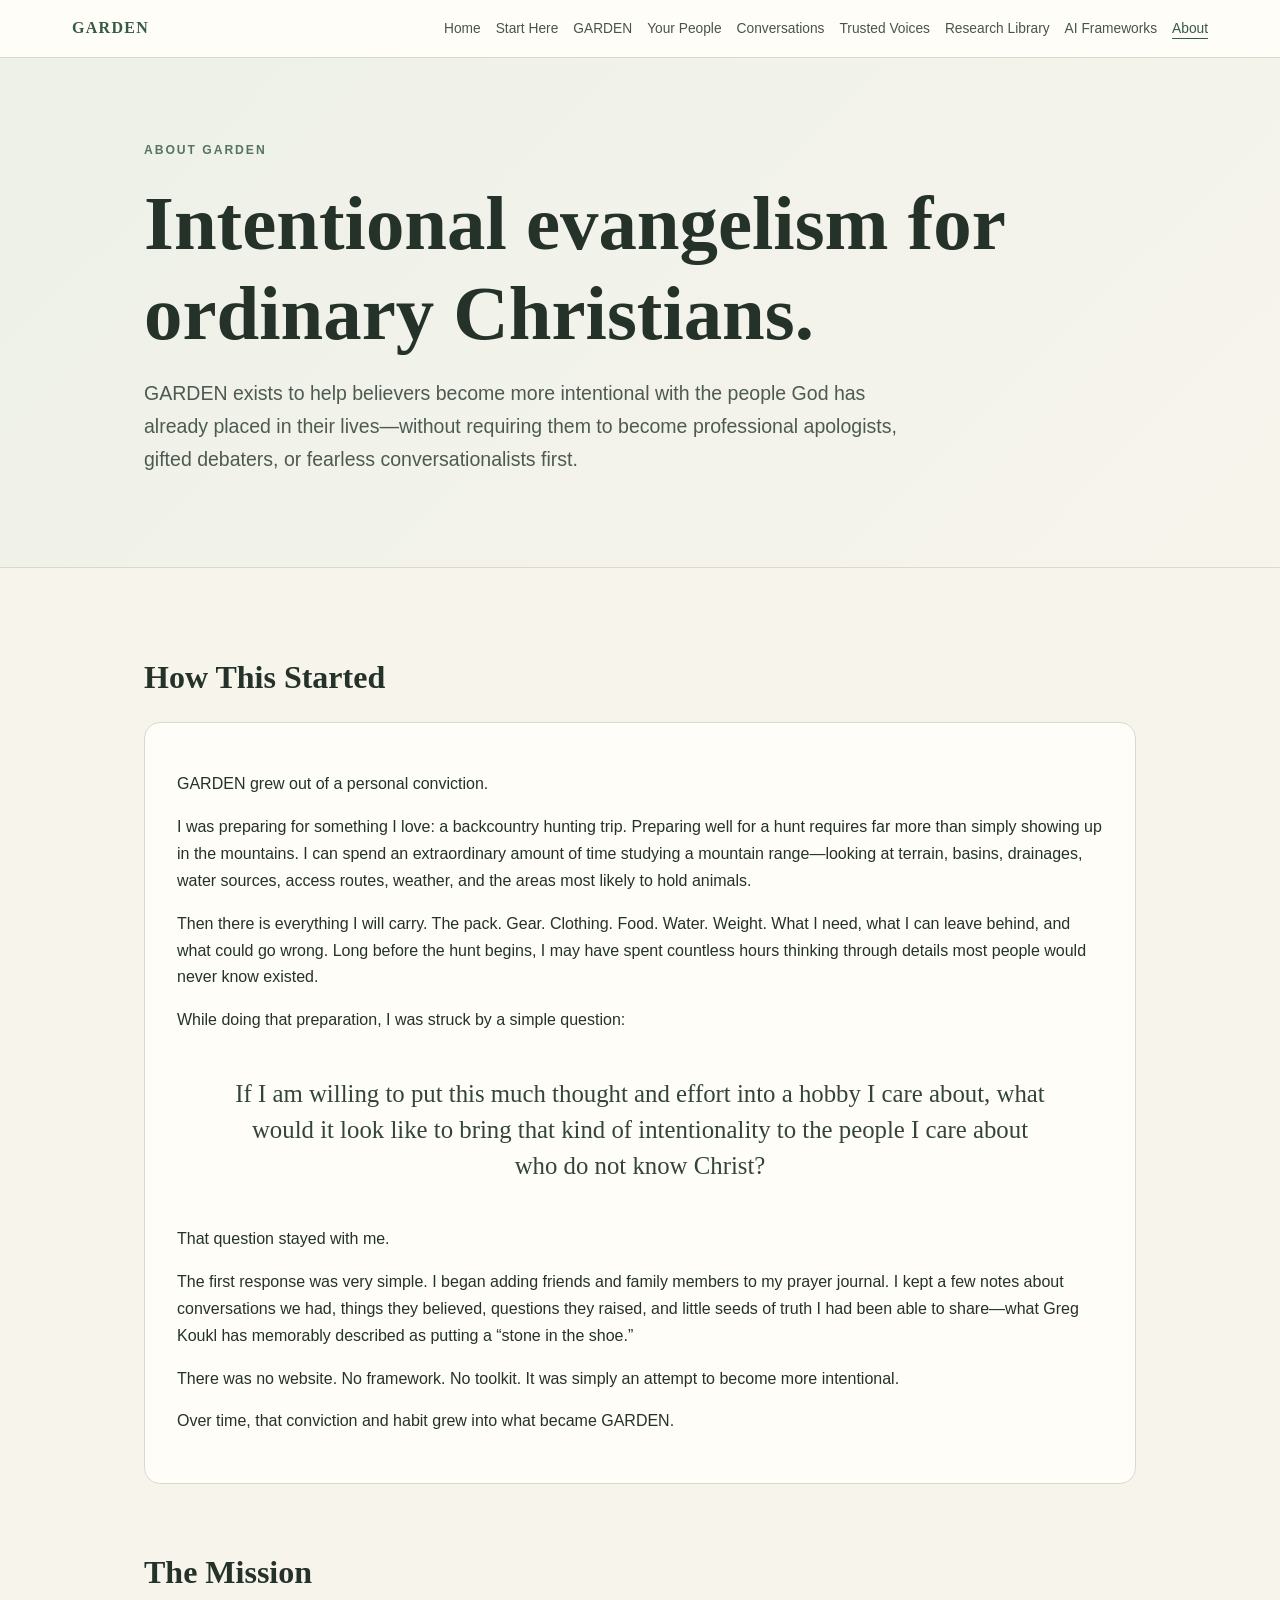
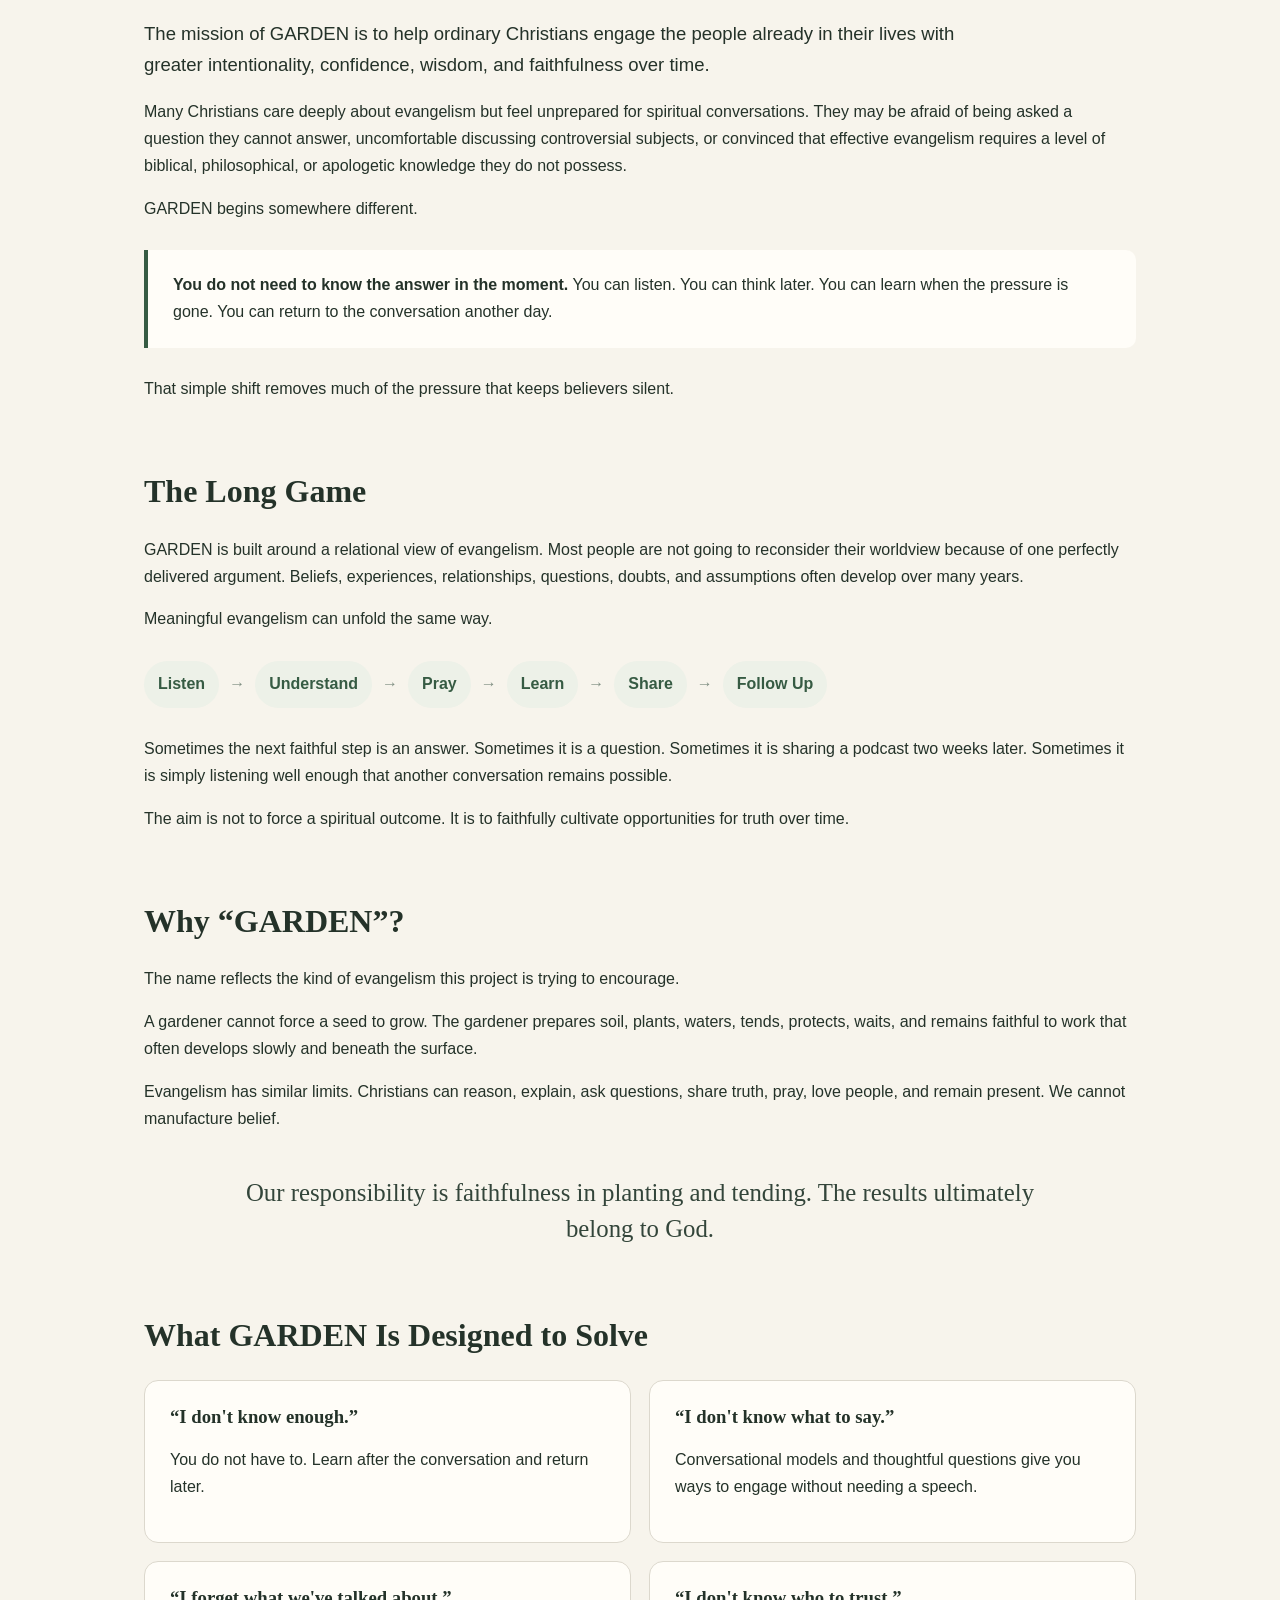
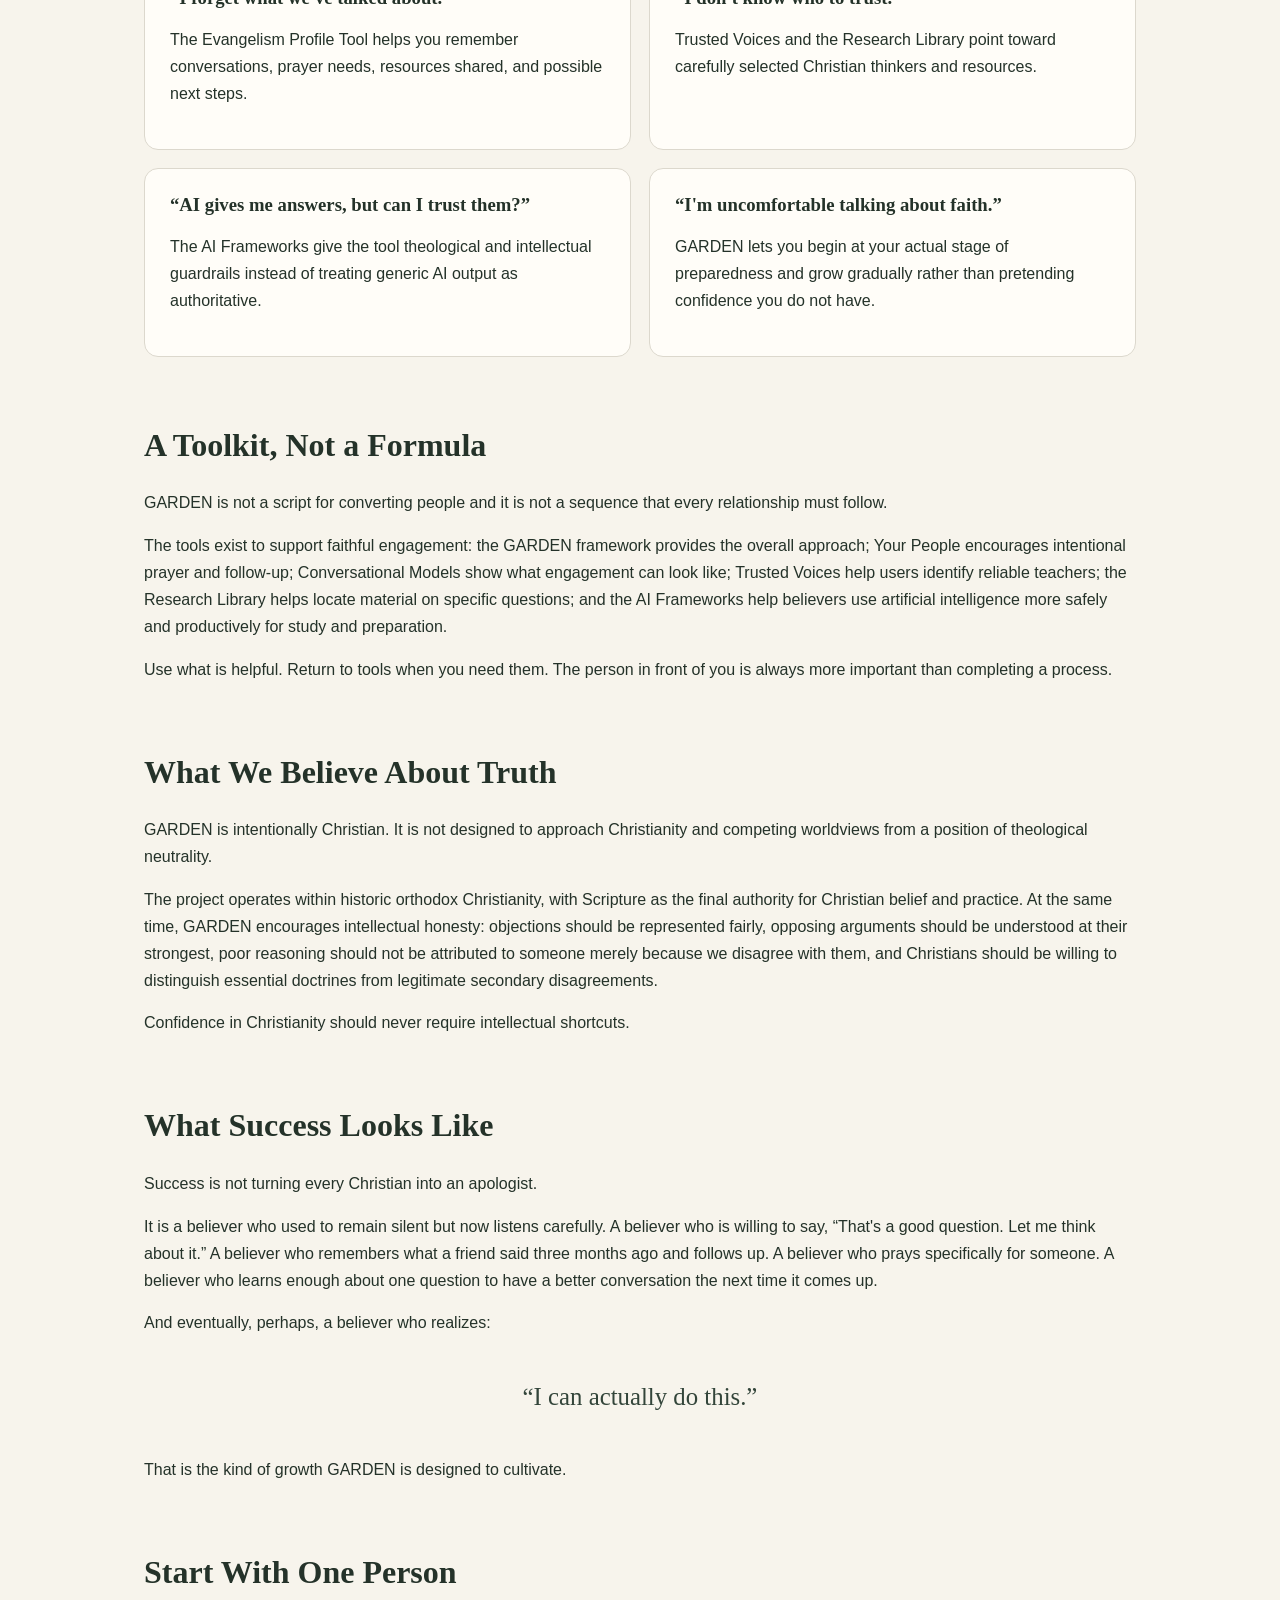
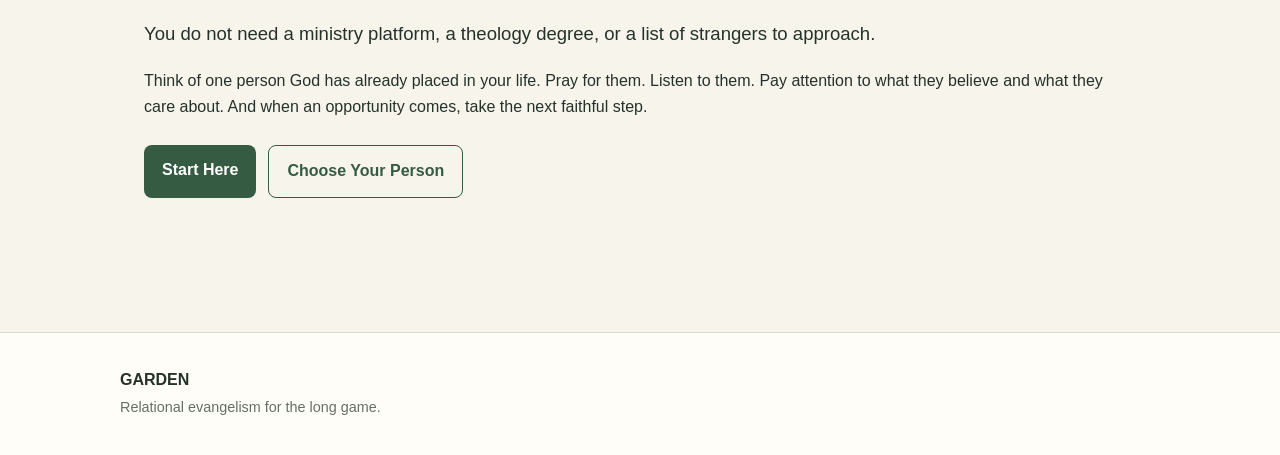
==== about.html @ b844fba0 "Add files via upload" ====
<!DOCTYPE html>
<html lang="en">
<head>
<meta charset="UTF-8"><meta name="viewport" content="width=device-width,initial-scale=1">
<title>About | GARDEN</title>
<style>
:root{--ink:#243229;--muted:#647067;--cream:#f7f4ec;--paper:#fffdf8;--green:#365b43;--green2:#56745f;--line:#dcd8cd;--soft:#edf1e8}
*{box-sizing:border-box}body{margin:0;font-family:Arial,sans-serif;color:var(--ink);background:var(--cream);line-height:1.68}
header{background:#fffdf8f5;border-bottom:1px solid var(--line);position:sticky;top:0;z-index:10}.nav{max-width:1180px;margin:auto;padding:15px 22px;display:flex;gap:24px;align-items:center}
.brand{font-family:Georgia,serif;font-weight:bold;letter-spacing:.08em;color:var(--green);text-decoration:none}nav{margin-left:auto;display:flex;gap:15px;flex-wrap:wrap;justify-content:flex-end}nav a{text-decoration:none;font-size:.86rem;color:#48544c}nav a.active,nav a:hover{color:var(--green);text-decoration:underline;text-underline-offset:5px}
.hero{background:linear-gradient(135deg,#edf1e8,#f7f4ec);border-bottom:1px solid var(--line)}.hero-inner,main,.footer-inner{max-width:1040px;margin:auto}.hero-inner{padding:82px 24px 72px}
.eyebrow{text-transform:uppercase;letter-spacing:.16em;font-size:.76rem;font-weight:bold;color:var(--green2)}h1,h2,h3{font-family:Georgia,serif;line-height:1.16}h1{font-size:clamp(2.7rem,6vw,4.9rem);margin:.25em 0}.hero p{font-size:1.22rem;max-width:790px;color:#4d5a51}
main{padding:64px 24px}section{margin-bottom:70px}h2{font-size:2rem}.lead{font-size:1.16rem;max-width:850px}.callout{border-left:4px solid var(--green);background:var(--paper);padding:22px 25px;margin:28px 0;border-radius:0 10px 10px 0}
.story{background:var(--paper);border:1px solid var(--line);border-radius:16px;padding:32px}.quote{font-family:Georgia,serif;font-size:1.55rem;line-height:1.45;text-align:center;max-width:820px;margin:42px auto;color:#33453a}
.grid{display:grid;grid-template-columns:repeat(2,1fr);gap:18px}.card{background:var(--paper);border:1px solid var(--line);border-radius:14px;padding:25px}.card h3{margin-top:0}
.flow{display:flex;gap:10px;flex-wrap:wrap;align-items:center;margin:28px 0}.pill{padding:10px 14px;background:var(--soft);border-radius:999px;font-weight:bold;color:var(--green)}.arrow{color:#819084}
.actions{display:flex;gap:12px;flex-wrap:wrap;margin-top:24px}.btn{padding:12px 18px;border-radius:8px;text-decoration:none;font-weight:bold;background:var(--green);color:#fff}.btn.secondary{background:transparent;color:var(--green);border:1px solid var(--green)}
footer{border-top:1px solid var(--line);background:var(--paper);padding:34px 24px}.small{font-size:.9rem;color:var(--muted)}
@media(max-width:760px){.nav{flex-direction:column;align-items:flex-start}.nav nav{margin-left:0}.grid{grid-template-columns:1fr}}
</style></head>
<body>
<header><div class="nav"><a class="brand" href="index.html">GARDEN</a><nav><a href="index.html">Home</a><a href="start-here.html">Start Here</a><a href="garden.html">GARDEN</a><a href="people.html">Your People</a><a href="conversations.html">Conversations</a><a href="resources.html">Trusted Voices</a><a href="research.html">Research Library</a><a href="frameworks.html">AI Frameworks</a><a class="active" href="about.html">About</a></nav></div></header>

<div class="hero"><div class="hero-inner">
<div class="eyebrow">About GARDEN</div>
<h1>Intentional evangelism for ordinary Christians.</h1>
<p>GARDEN exists to help believers become more intentional with the people God has already placed in their lives—without requiring them to become professional apologists, gifted debaters, or fearless conversationalists first.</p>
</div></div>

<main>
<section>
<h2>How This Started</h2>
<div class="story">
<p>GARDEN grew out of a personal conviction.</p>
<p>I was preparing for something I love: a backcountry hunting trip. Preparing well for a hunt requires far more than simply showing up in the mountains. I can spend an extraordinary amount of time studying a mountain range—looking at terrain, basins, drainages, water sources, access routes, weather, and the areas most likely to hold animals.</p>
<p>Then there is everything I will carry. The pack. Gear. Clothing. Food. Water. Weight. What I need, what I can leave behind, and what could go wrong. Long before the hunt begins, I may have spent countless hours thinking through details most people would never know existed.</p>
<p>While doing that preparation, I was struck by a simple question:</p>
<div class="quote">If I am willing to put this much thought and effort into a hobby I care about, what would it look like to bring that kind of intentionality to the people I care about who do not know Christ?</div>
<p>That question stayed with me.</p>
<p>The first response was very simple. I began adding friends and family members to my prayer journal. I kept a few notes about conversations we had, things they believed, questions they raised, and little seeds of truth I had been able to share—what Greg Koukl has memorably described as putting a “stone in the shoe.”</p>
<p>There was no website. No framework. No toolkit. It was simply an attempt to become more intentional.</p>
<p>Over time, that conviction and habit grew into what became GARDEN.</p>
</div>
</section>

<section>
<h2>The Mission</h2>
<p class="lead">The mission of GARDEN is to help ordinary Christians engage the people already in their lives with greater intentionality, confidence, wisdom, and faithfulness over time.</p>
<p>Many Christians care deeply about evangelism but feel unprepared for spiritual conversations. They may be afraid of being asked a question they cannot answer, uncomfortable discussing controversial subjects, or convinced that effective evangelism requires a level of biblical, philosophical, or apologetic knowledge they do not possess.</p>
<p>GARDEN begins somewhere different.</p>
<div class="callout"><strong>You do not need to know the answer in the moment.</strong> You can listen. You can think later. You can learn when the pressure is gone. You can return to the conversation another day.</div>
<p>That simple shift removes much of the pressure that keeps believers silent.</p>
</section>

<section>
<h2>The Long Game</h2>
<p>GARDEN is built around a relational view of evangelism. Most people are not going to reconsider their worldview because of one perfectly delivered argument. Beliefs, experiences, relationships, questions, doubts, and assumptions often develop over many years.</p>
<p>Meaningful evangelism can unfold the same way.</p>
<div class="flow">
<span class="pill">Listen</span><span class="arrow">→</span>
<span class="pill">Understand</span><span class="arrow">→</span>
<span class="pill">Pray</span><span class="arrow">→</span>
<span class="pill">Learn</span><span class="arrow">→</span>
<span class="pill">Share</span><span class="arrow">→</span>
<span class="pill">Follow Up</span>
</div>
<p>Sometimes the next faithful step is an answer. Sometimes it is a question. Sometimes it is sharing a podcast two weeks later. Sometimes it is simply listening well enough that another conversation remains possible.</p>
<p>The aim is not to force a spiritual outcome. It is to faithfully cultivate opportunities for truth over time.</p>
</section>

<section>
<h2>Why “GARDEN”?</h2>
<p>The name reflects the kind of evangelism this project is trying to encourage.</p>
<p>A gardener cannot force a seed to grow. The gardener prepares soil, plants, waters, tends, protects, waits, and remains faithful to work that often develops slowly and beneath the surface.</p>
<p>Evangelism has similar limits. Christians can reason, explain, ask questions, share truth, pray, love people, and remain present. We cannot manufacture belief.</p>
<div class="quote">Our responsibility is faithfulness in planting and tending. The results ultimately belong to God.</div>
</section>

<section>
<h2>What GARDEN Is Designed to Solve</h2>
<div class="grid">
<div class="card"><h3>“I don't know enough.”</h3><p>You do not have to. Learn after the conversation and return later.</p></div>
<div class="card"><h3>“I don't know what to say.”</h3><p>Conversational models and thoughtful questions give you ways to engage without needing a speech.</p></div>
<div class="card"><h3>“I forget what we've talked about.”</h3><p>The Evangelism Profile Tool helps you remember conversations, prayer needs, resources shared, and possible next steps.</p></div>
<div class="card"><h3>“I don't know who to trust.”</h3><p>Trusted Voices and the Research Library point toward carefully selected Christian thinkers and resources.</p></div>
<div class="card"><h3>“AI gives me answers, but can I trust them?”</h3><p>The AI Frameworks give the tool theological and intellectual guardrails instead of treating generic AI output as authoritative.</p></div>
<div class="card"><h3>“I'm uncomfortable talking about faith.”</h3><p>GARDEN lets you begin at your actual stage of preparedness and grow gradually rather than pretending confidence you do not have.</p></div>
</div>
</section>

<section>
<h2>A Toolkit, Not a Formula</h2>
<p>GARDEN is not a script for converting people and it is not a sequence that every relationship must follow.</p>
<p>The tools exist to support faithful engagement: the GARDEN framework provides the overall approach; Your People encourages intentional prayer and follow-up; Conversational Models show what engagement can look like; Trusted Voices help users identify reliable teachers; the Research Library helps locate material on specific questions; and the AI Frameworks help believers use artificial intelligence more safely and productively for study and preparation.</p>
<p>Use what is helpful. Return to tools when you need them. The person in front of you is always more important than completing a process.</p>
</section>

<section>
<h2>What We Believe About Truth</h2>
<p>GARDEN is intentionally Christian. It is not designed to approach Christianity and competing worldviews from a position of theological neutrality.</p>
<p>The project operates within historic orthodox Christianity, with Scripture as the final authority for Christian belief and practice. At the same time, GARDEN encourages intellectual honesty: objections should be represented fairly, opposing arguments should be understood at their strongest, poor reasoning should not be attributed to someone merely because we disagree with them, and Christians should be willing to distinguish essential doctrines from legitimate secondary disagreements.</p>
<p>Confidence in Christianity should never require intellectual shortcuts.</p>
</section>

<section>
<h2>What Success Looks Like</h2>
<p>Success is not turning every Christian into an apologist.</p>
<p>It is a believer who used to remain silent but now listens carefully. A believer who is willing to say, “That's a good question. Let me think about it.” A believer who remembers what a friend said three months ago and follows up. A believer who prays specifically for someone. A believer who learns enough about one question to have a better conversation the next time it comes up.</p>
<p>And eventually, perhaps, a believer who realizes:</p>
<div class="quote">“I can actually do this.”</div>
<p>That is the kind of growth GARDEN is designed to cultivate.</p>
</section>

<section>
<h2>Start With One Person</h2>
<p class="lead">You do not need a ministry platform, a theology degree, or a list of strangers to approach.</p>
<p>Think of one person God has already placed in your life. Pray for them. Listen to them. Pay attention to what they believe and what they care about. And when an opportunity comes, take the next faithful step.</p>
<div class="actions"><a class="btn" href="start-here.html">Start Here</a><a class="btn secondary" href="people.html">Choose Your Person</a></div>
</section>
</main>

<footer><div class="footer-inner"><strong>GARDEN</strong><br><span class="small">Relational evangelism for the long game.</span></div></footer>
</body></html>
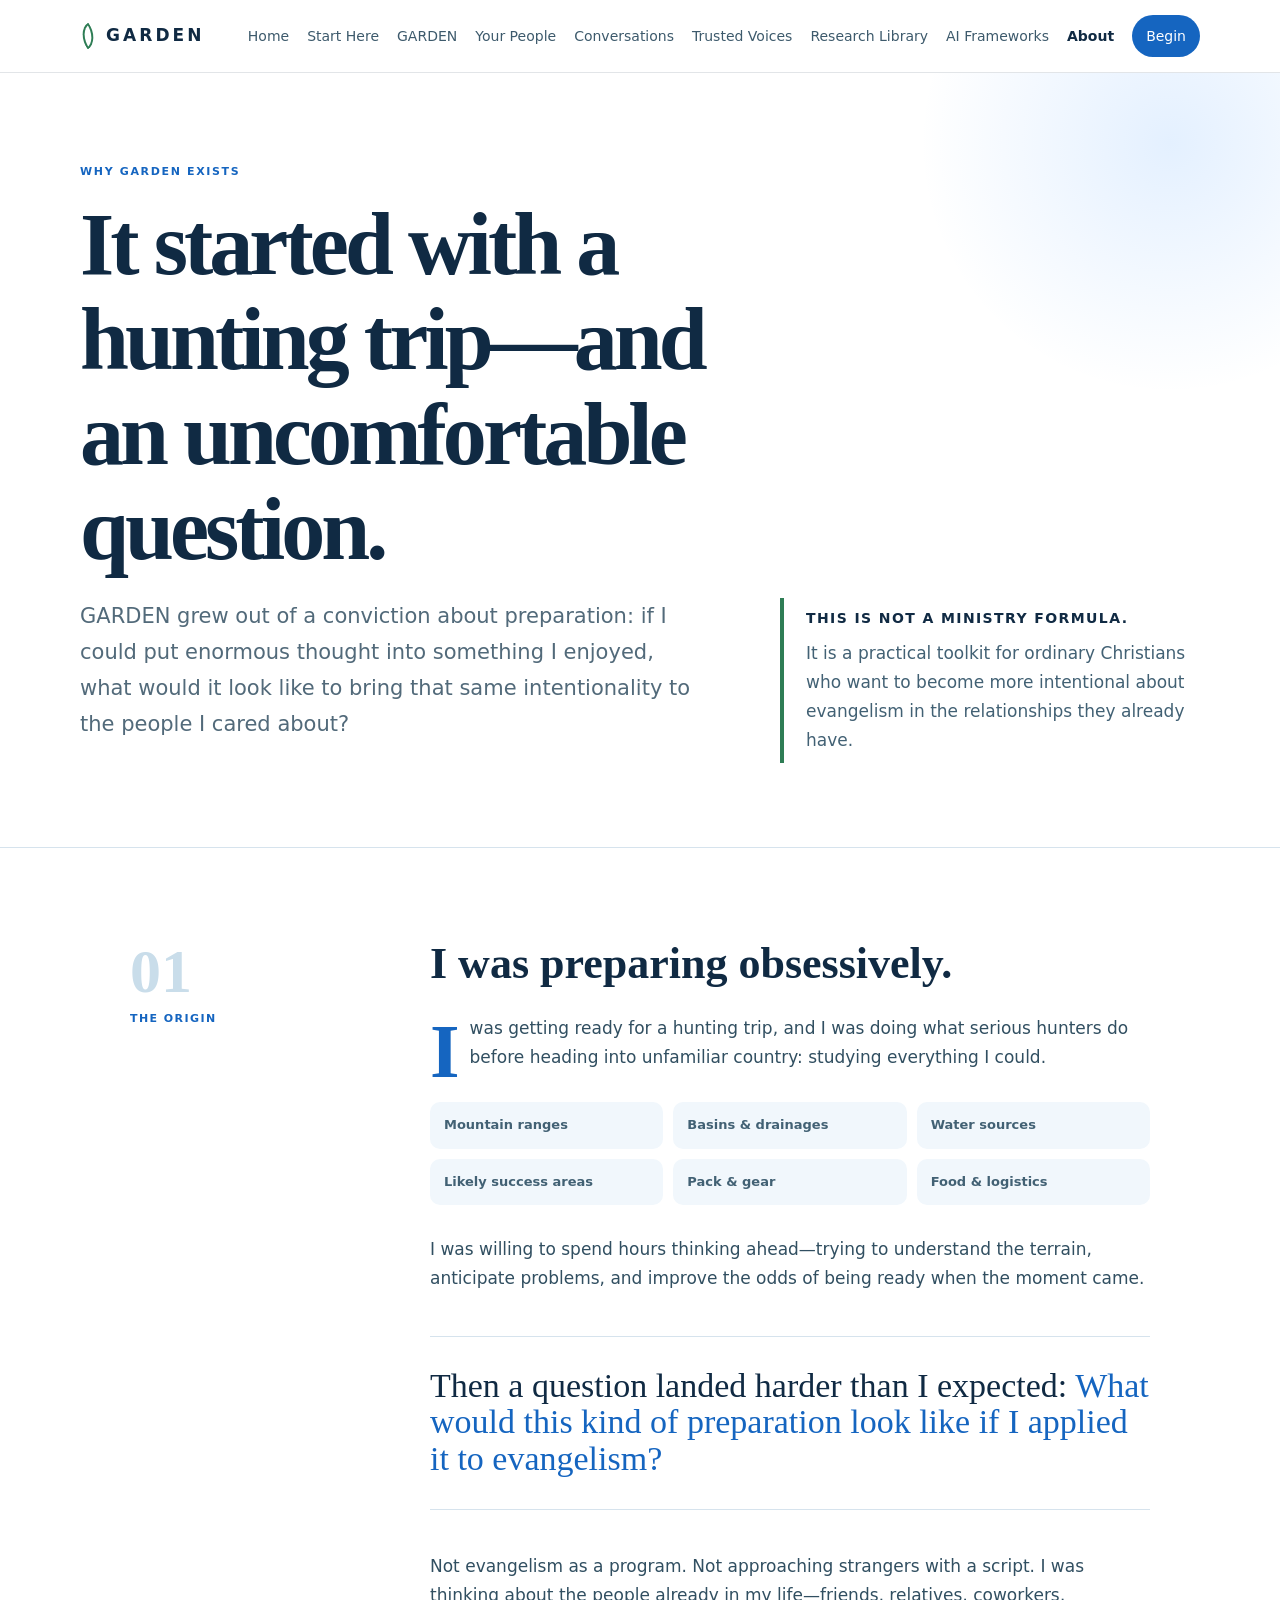
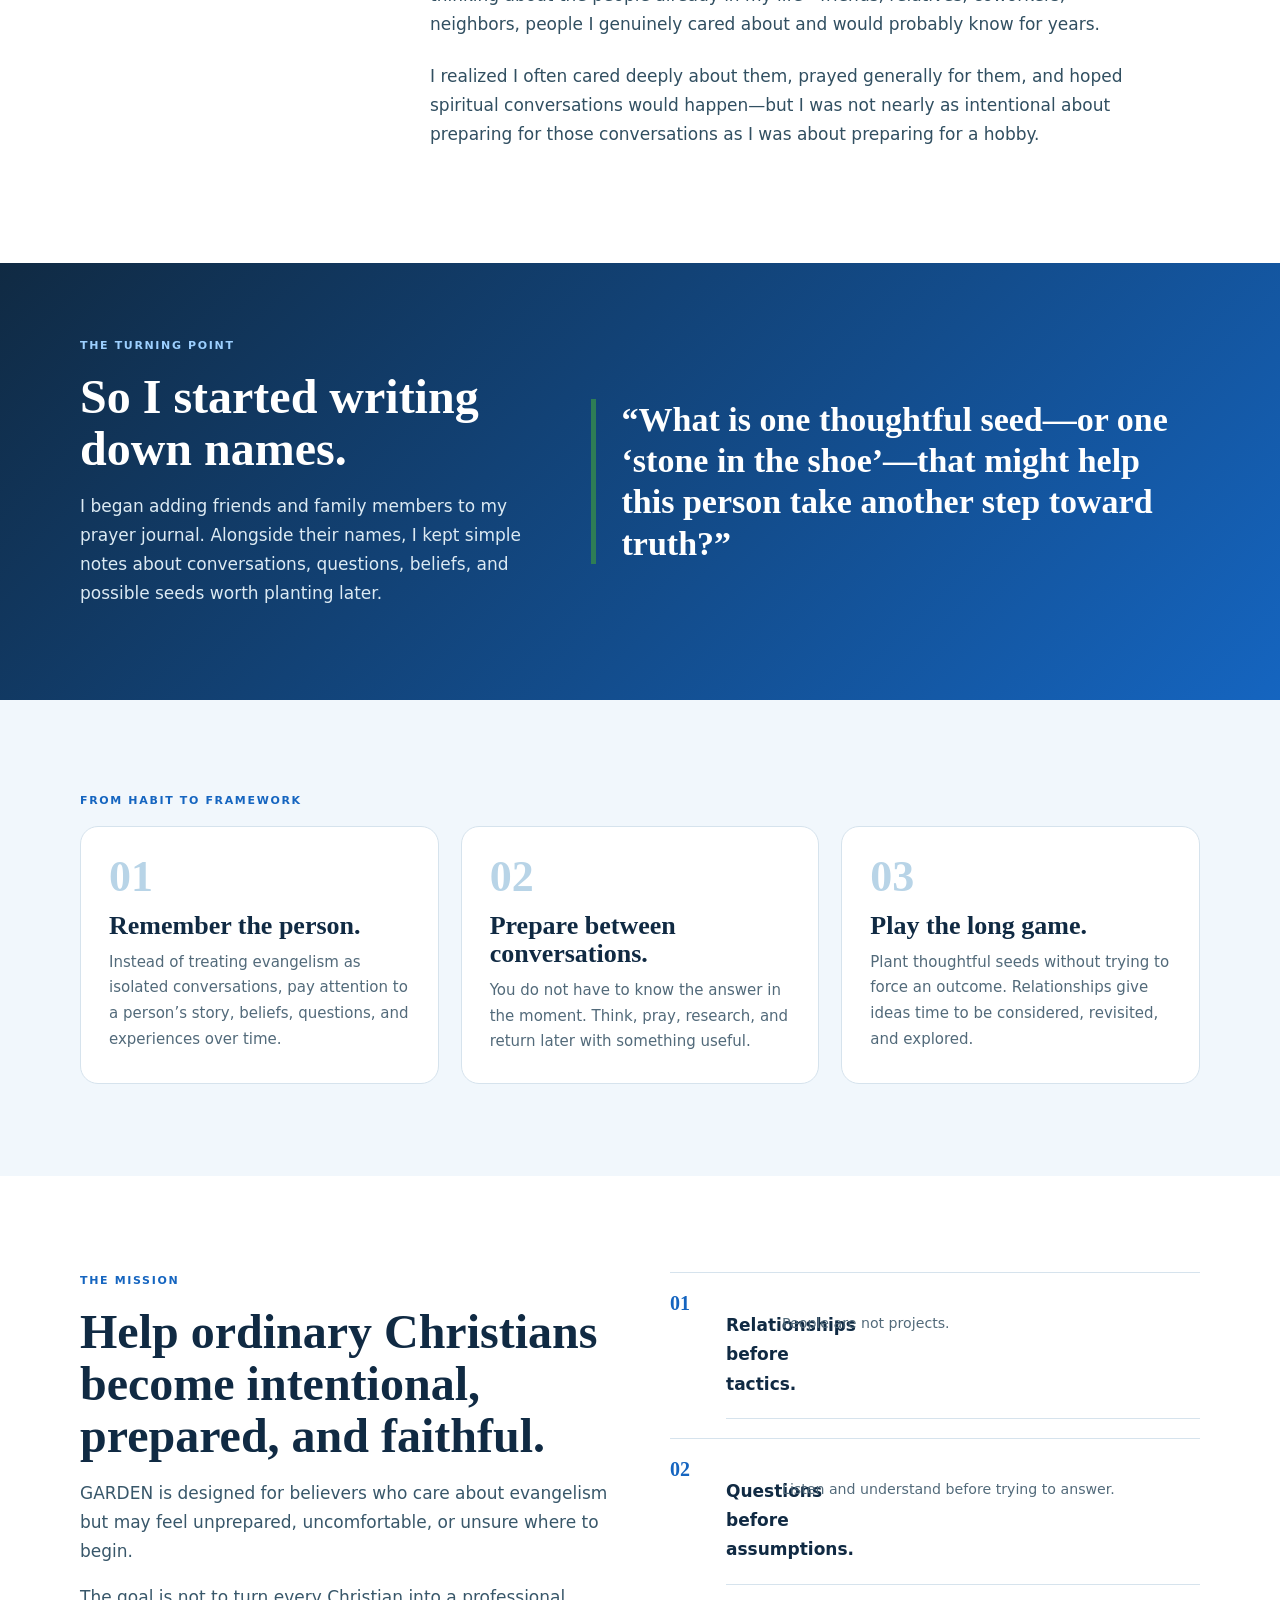
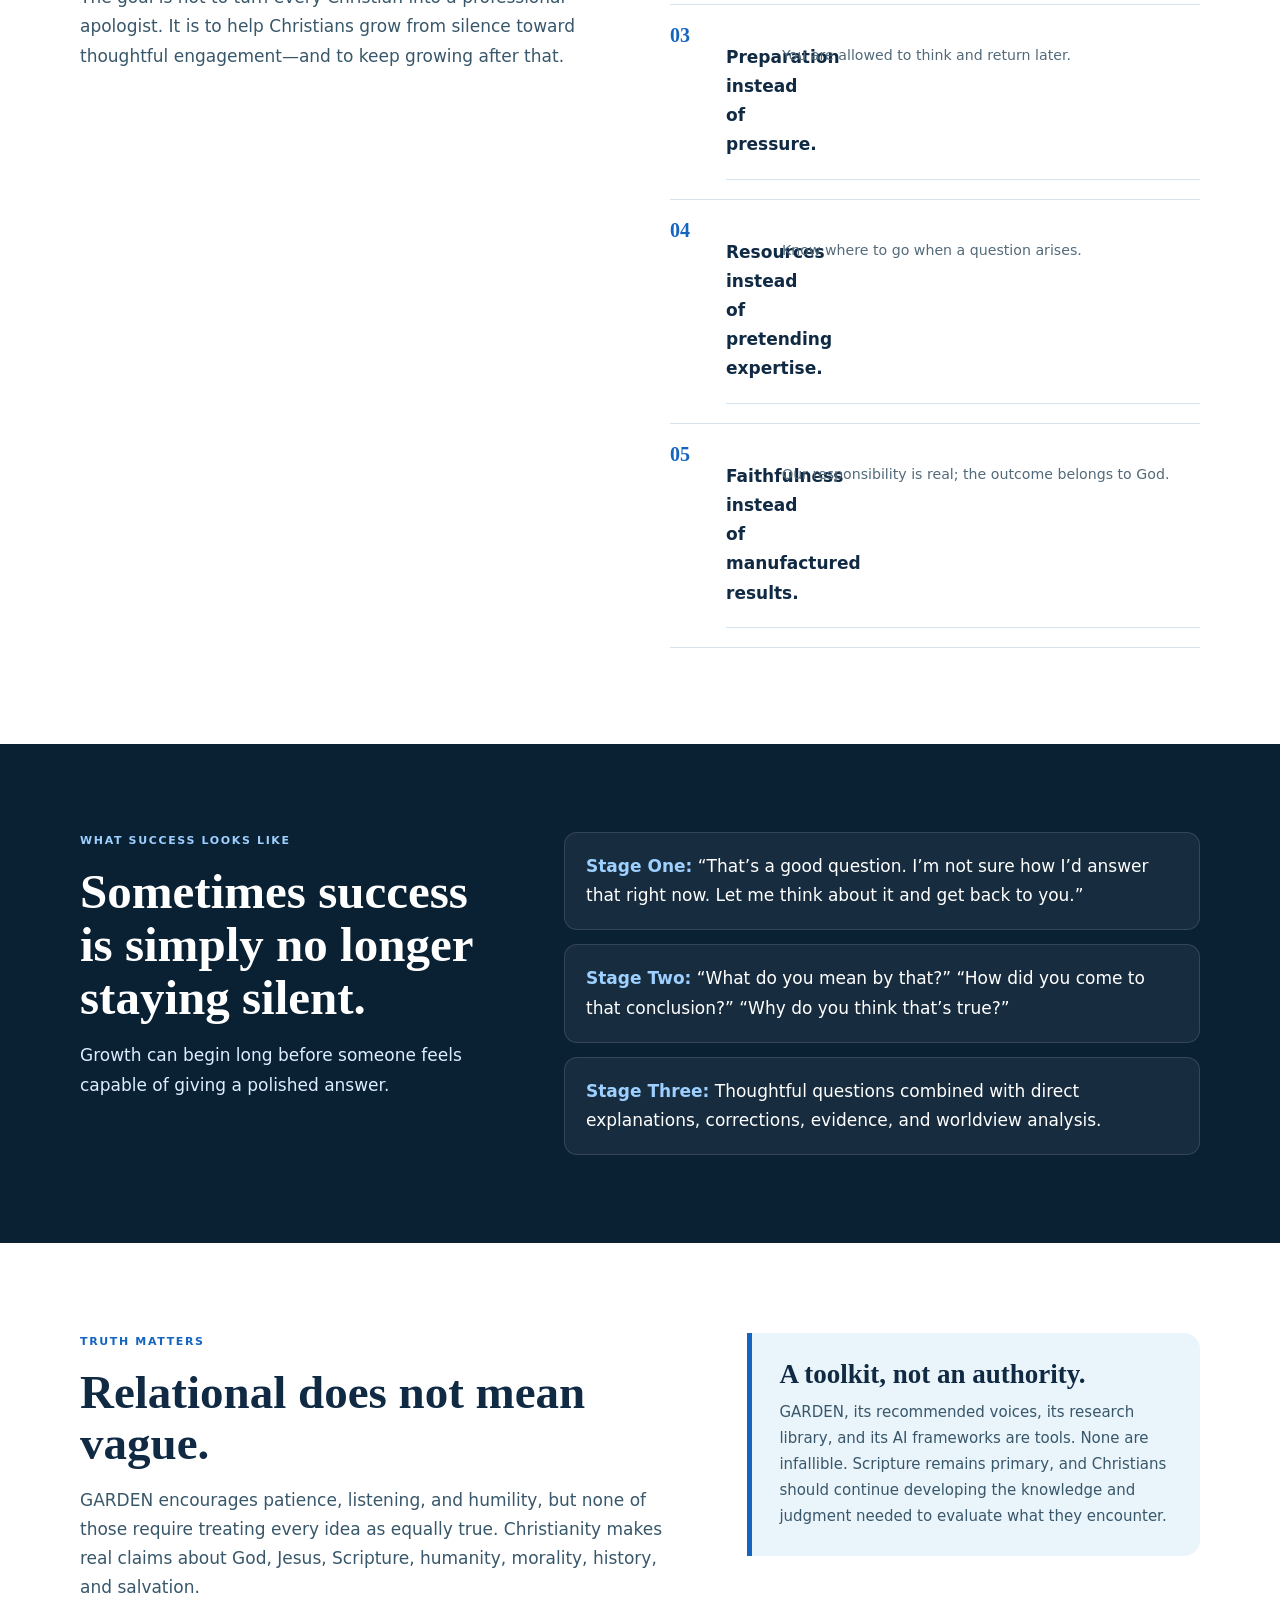
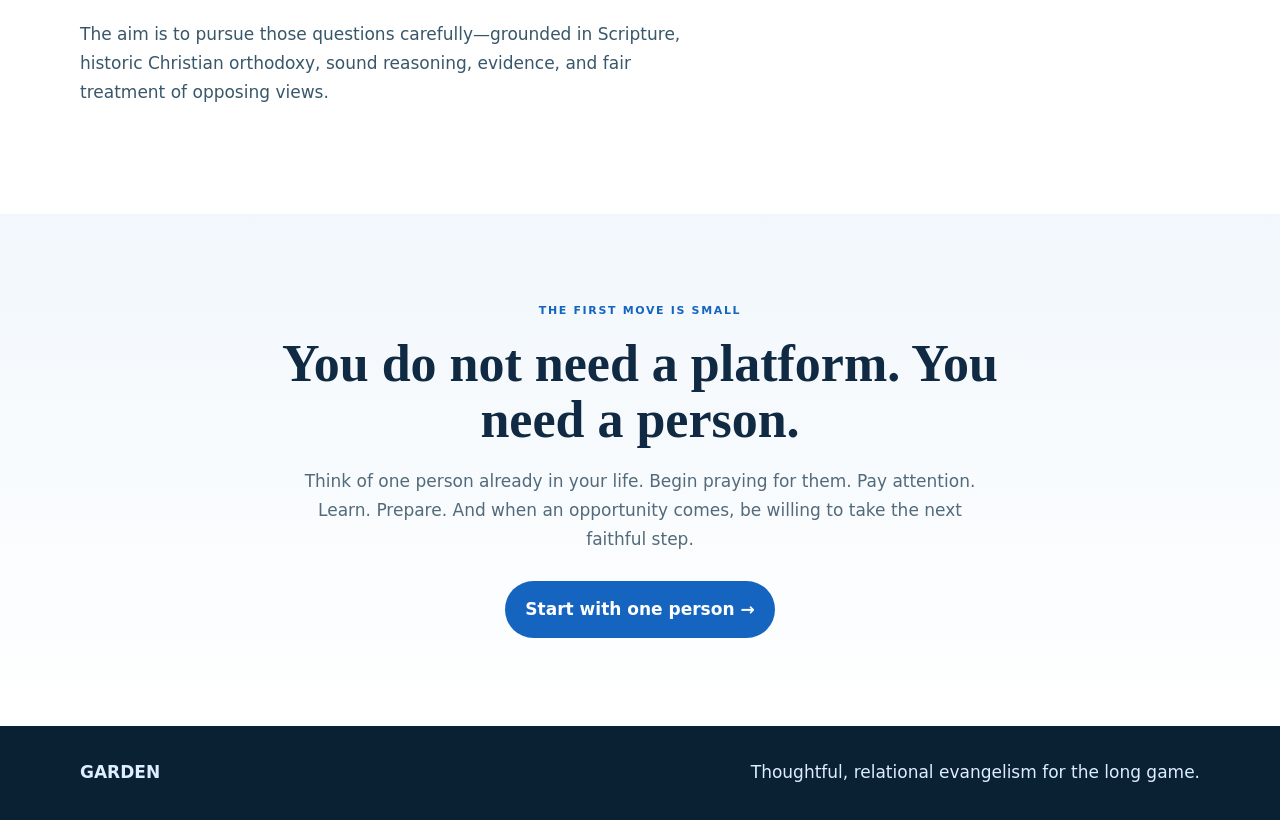
==== commit 9c1ef2ea: "Deploy GARDEN website redesign" ====
--- a/about.html
+++ b/about.html
@@ -1,123 +1,84 @@
-<!DOCTYPE html>
+<!doctype html>
 <html lang="en">
 <head>
-<meta charset="UTF-8"><meta name="viewport" content="width=device-width,initial-scale=1">
-<title>About | GARDEN</title>
+<meta charset="utf-8"><meta name="viewport" content="width=device-width,initial-scale=1">
+<meta name="description" content="The story and purpose behind GARDEN: a practical approach to thoughtful, relational Christian evangelism.">
+<title>About — GARDEN</title>
 <style>
-:root{--ink:#243229;--muted:#647067;--cream:#f7f4ec;--paper:#fffdf8;--green:#365b43;--green2:#56745f;--line:#dcd8cd;--soft:#edf1e8}
-*{box-sizing:border-box}body{margin:0;font-family:Arial,sans-serif;color:var(--ink);background:var(--cream);line-height:1.68}
-header{background:#fffdf8f5;border-bottom:1px solid var(--line);position:sticky;top:0;z-index:10}.nav{max-width:1180px;margin:auto;padding:15px 22px;display:flex;gap:24px;align-items:center}
-.brand{font-family:Georgia,serif;font-weight:bold;letter-spacing:.08em;color:var(--green);text-decoration:none}nav{margin-left:auto;display:flex;gap:15px;flex-wrap:wrap;justify-content:flex-end}nav a{text-decoration:none;font-size:.86rem;color:#48544c}nav a.active,nav a:hover{color:var(--green);text-decoration:underline;text-underline-offset:5px}
-.hero{background:linear-gradient(135deg,#edf1e8,#f7f4ec);border-bottom:1px solid var(--line)}.hero-inner,main,.footer-inner{max-width:1040px;margin:auto}.hero-inner{padding:82px 24px 72px}
-.eyebrow{text-transform:uppercase;letter-spacing:.16em;font-size:.76rem;font-weight:bold;color:var(--green2)}h1,h2,h3{font-family:Georgia,serif;line-height:1.16}h1{font-size:clamp(2.7rem,6vw,4.9rem);margin:.25em 0}.hero p{font-size:1.22rem;max-width:790px;color:#4d5a51}
-main{padding:64px 24px}section{margin-bottom:70px}h2{font-size:2rem}.lead{font-size:1.16rem;max-width:850px}.callout{border-left:4px solid var(--green);background:var(--paper);padding:22px 25px;margin:28px 0;border-radius:0 10px 10px 0}
-.story{background:var(--paper);border:1px solid var(--line);border-radius:16px;padding:32px}.quote{font-family:Georgia,serif;font-size:1.55rem;line-height:1.45;text-align:center;max-width:820px;margin:42px auto;color:#33453a}
-.grid{display:grid;grid-template-columns:repeat(2,1fr);gap:18px}.card{background:var(--paper);border:1px solid var(--line);border-radius:14px;padding:25px}.card h3{margin-top:0}
-.flow{display:flex;gap:10px;flex-wrap:wrap;align-items:center;margin:28px 0}.pill{padding:10px 14px;background:var(--soft);border-radius:999px;font-weight:bold;color:var(--green)}.arrow{color:#819084}
-.actions{display:flex;gap:12px;flex-wrap:wrap;margin-top:24px}.btn{padding:12px 18px;border-radius:8px;text-decoration:none;font-weight:bold;background:var(--green);color:#fff}.btn.secondary{background:transparent;color:var(--green);border:1px solid var(--green)}
-footer{border-top:1px solid var(--line);background:var(--paper);padding:34px 24px}.small{font-size:.9rem;color:var(--muted)}
-@media(max-width:760px){.nav{flex-direction:column;align-items:flex-start}.nav nav{margin-left:0}.grid{grid-template-columns:1fr}}
-</style></head>
+:root{--navy:#102A43;--navy2:#173F60;--blue:#1565C0;--bright:#2D8CFF;--green:#2E7D55;--ice:#F1F7FC;--ink:#102A43;--muted:#526A7A;--line:#D6E3ED}
+*{box-sizing:border-box}html{scroll-behavior:smooth}body{margin:0;background:#fff;color:var(--ink);font:17px/1.72 system-ui,-apple-system,BlinkMacSystemFont,"Segoe UI",sans-serif}
+h1,h2,h3,.pullquote{font-family:Georgia,"Times New Roman",serif;line-height:1.08;margin:0}a{color:inherit}.container{width:min(1120px,calc(100% - 40px));margin:auto}
+.site-header{position:sticky;top:0;z-index:30;background:rgba(255,255,255,.97);backdrop-filter:blur(10px);border-bottom:1px solid rgba(16,42,67,.12)}
+.nav{height:72px;display:flex;align-items:center;justify-content:space-between;gap:24px}.brand{text-decoration:none;font-weight:800;letter-spacing:.18em;display:flex;align-items:center;gap:10px}.brand-mark{width:16px;height:22px;border:2px solid var(--green);border-radius:100% 0 100% 0;transform:rotate(-35deg)}
+.nav-links{display:flex;align-items:center;gap:18px;font-size:14px}.nav-links a{text-decoration:none;color:#3D5A6C}.nav-links a[aria-current]{font-weight:850;color:var(--navy)}.nav-cta{padding:9px 14px;border-radius:999px;background:var(--blue);color:#fff!important}
+.eyebrow{text-transform:uppercase;letter-spacing:.15em;font-size:11px;font-weight:900;color:var(--blue);margin-bottom:15px}
+.hero{padding:90px 0 84px;border-bottom:1px solid var(--line);position:relative;overflow:hidden}
+.hero:after{content:"";position:absolute;right:-150px;top:-190px;width:520px;height:520px;border-radius:50%;background:radial-gradient(circle,rgba(45,140,255,.13),rgba(45,140,255,0) 68%)}
+.hero-grid{display:grid;grid-template-columns:1.2fr .8fr;gap:70px;align-items:end;position:relative;z-index:2}.hero h1{font-size:clamp(54px,7vw,88px);letter-spacing:-.045em;max-width:760px}.hero .lede{font-size:21px;color:var(--muted);max-width:760px}
+.margin-note{border-left:4px solid var(--green);padding:8px 0 8px 22px;color:#426174}.margin-note strong{display:block;color:var(--navy);font-size:14px;text-transform:uppercase;letter-spacing:.1em;margin-bottom:8px}
+.story{padding:92px 0}.story-grid{display:grid;grid-template-columns:230px minmax(0,720px);gap:70px;justify-content:center}
+.chapter{position:sticky;top:110px;align-self:start}.chapter span{display:block;font:700 62px/1 Georgia,serif;color:#C9DDEA}.chapter strong{display:block;margin-top:8px;text-transform:uppercase;letter-spacing:.13em;font-size:11px;color:var(--blue)}
+.prose h2{font-size:44px;margin-bottom:26px}.prose p{margin:0 0 22px;color:#314F61}.prose p:first-of-type:first-letter{float:left;font:700 76px/58px Georgia,serif;color:var(--blue);padding-right:10px;padding-top:8px}
+.pullquote{font-size:34px;color:var(--navy);border-top:1px solid var(--line);border-bottom:1px solid var(--line);padding:31px 0;margin:42px 0}.pullquote em{color:var(--blue);font-style:normal}
+.hunt-list{display:grid;grid-template-columns:repeat(3,1fr);gap:10px;margin:30px 0}.hunt-list div{background:var(--ice);border-radius:10px;padding:12px 14px;font-size:13px;font-weight:800;color:#426174}
+.turn{background:linear-gradient(135deg,#102A43,#1565C0);color:#fff;padding:74px 0}.turn-grid{display:grid;grid-template-columns:.85fr 1.15fr;gap:60px;align-items:center}.turn h2{font-size:48px}.turn p{color:#DCEAF3}.question{font:700 34px/1.22 Georgia,serif;border-left:5px solid var(--green);padding-left:26px}
+.origins{padding:92px 0;background:var(--ice)}.origin-grid{display:grid;grid-template-columns:repeat(3,1fr);gap:22px}.origin{background:#fff;border:1px solid var(--line);padding:28px;border-radius:18px}.origin .n{font:700 44px/1 Georgia,serif;color:#B8D4E7}.origin h3{font-size:26px;margin:13px 0 10px}.origin p{font-size:15px;color:var(--muted);margin:0}
+.mission{padding:96px 0}.mission-grid{display:grid;grid-template-columns:1fr 1fr;gap:60px}.mission h2{font-size:48px}.mission-copy p{color:#38576A}.manifesto{display:grid;gap:0;border-top:1px solid var(--line)}.manifesto div{padding:19px 0;border-bottom:1px solid var(--line);display:grid;grid-template-columns:42px 1fr;gap:14px}.manifesto span{font:700 20px Georgia,serif;color:var(--blue)}.manifesto strong{display:block}.manifesto small{color:var(--muted)}
+.long-game{padding:88px 0;background:#0A2033;color:#fff}.long-grid{display:grid;grid-template-columns:.8fr 1.2fr;gap:60px}.long-game h2{font-size:49px}.long-game p{color:#DDEEFF}.success{display:grid;gap:14px}.success div{padding:19px 21px;border:1px solid rgba(255,255,255,.13);background:rgba(255,255,255,.055);border-radius:13px}.success strong{color:#9DD0FF}
+.truth{padding:90px 0}.truth-grid{display:grid;grid-template-columns:1.15fr .85fr;gap:55px;align-items:start}.truth h2{font-size:47px}.truth p{color:#38576A}.guardrail{background:#EAF4FB;border-left:5px solid var(--blue);padding:27px;border-radius:0 16px 16px 0}.guardrail h3{font-size:27px;margin-bottom:11px}.guardrail p{font-size:15px;margin:0}
+.final{padding:88px 0;text-align:center;background:linear-gradient(180deg,#F1F7FC,#fff)}.final h2{font-size:52px;max-width:760px;margin:auto}.final p{max-width:680px;margin:18px auto 27px;color:var(--muted)}.btn{display:inline-block;background:var(--blue);color:#fff;text-decoration:none;padding:14px 20px;border-radius:999px;font-weight:850}
+.footer{padding:32px 0;background:#0A2033;color:#DDEEFF}.footer .container{display:flex;justify-content:space-between;gap:20px}
+@media(max-width:900px){.nav-links a:not([aria-current]):not(.nav-cta){display:none}.hero-grid,.story-grid,.turn-grid,.mission-grid,.long-grid,.truth-grid{grid-template-columns:1fr}.chapter{position:static}.origin-grid{grid-template-columns:1fr}.hunt-list{grid-template-columns:1fr 1fr}}
+</style>
+</head>
 <body>
-<header><div class="nav"><a class="brand" href="index.html">GARDEN</a><nav><a href="index.html">Home</a><a href="start-here.html">Start Here</a><a href="garden.html">GARDEN</a><a href="people.html">Your People</a><a href="conversations.html">Conversations</a><a href="resources.html">Trusted Voices</a><a href="research.html">Research Library</a><a href="frameworks.html">AI Frameworks</a><a class="active" href="about.html">About</a></nav></div></header>
-
-<div class="hero"><div class="hero-inner">
-<div class="eyebrow">About GARDEN</div>
-<h1>Intentional evangelism for ordinary Christians.</h1>
-<p>GARDEN exists to help believers become more intentional with the people God has already placed in their lives—without requiring them to become professional apologists, gifted debaters, or fearless conversationalists first.</p>
-</div></div>
+<header class="site-header"><div class="container nav"><a class="brand" href="index.html"><span class="brand-mark"></span>GARDEN</a><nav class="nav-links"><a href="index.html">Home</a><a href="start-here.html">Start Here</a><a href="garden.html">GARDEN</a><a href="people.html">Your People</a><a href="conversations.html">Conversations</a><a href="resources.html">Trusted Voices</a><a href="research.html">Research Library</a><a href="frameworks.html">AI Frameworks</a><a aria-current="page" href="about.html">About</a><a class="nav-cta" href="start-here.html">Begin</a></nav></div></header>
 
 <main>
-<section>
-<h2>How This Started</h2>
-<div class="story">
-<p>GARDEN grew out of a personal conviction.</p>
-<p>I was preparing for something I love: a backcountry hunting trip. Preparing well for a hunt requires far more than simply showing up in the mountains. I can spend an extraordinary amount of time studying a mountain range—looking at terrain, basins, drainages, water sources, access routes, weather, and the areas most likely to hold animals.</p>
-<p>Then there is everything I will carry. The pack. Gear. Clothing. Food. Water. Weight. What I need, what I can leave behind, and what could go wrong. Long before the hunt begins, I may have spent countless hours thinking through details most people would never know existed.</p>
-<p>While doing that preparation, I was struck by a simple question:</p>
-<div class="quote">If I am willing to put this much thought and effort into a hobby I care about, what would it look like to bring that kind of intentionality to the people I care about who do not know Christ?</div>
-<p>That question stayed with me.</p>
-<p>The first response was very simple. I began adding friends and family members to my prayer journal. I kept a few notes about conversations we had, things they believed, questions they raised, and little seeds of truth I had been able to share—what Greg Koukl has memorably described as putting a “stone in the shoe.”</p>
-<p>There was no website. No framework. No toolkit. It was simply an attempt to become more intentional.</p>
-<p>Over time, that conviction and habit grew into what became GARDEN.</p>
-</div>
-</section>
+<section class="hero"><div class="container hero-grid">
+<div><div class="eyebrow">Why GARDEN exists</div><h1>It started with a hunting trip—and an uncomfortable question.</h1><p class="lede">GARDEN grew out of a conviction about preparation: if I could put enormous thought into something I enjoyed, what would it look like to bring that same intentionality to the people I cared about?</p></div>
+<div class="margin-note"><strong>This is not a ministry formula.</strong>It is a practical toolkit for ordinary Christians who want to become more intentional about evangelism in the relationships they already have.</div>
+</div></section>
 
-<section>
-<h2>The Mission</h2>
-<p class="lead">The mission of GARDEN is to help ordinary Christians engage the people already in their lives with greater intentionality, confidence, wisdom, and faithfulness over time.</p>
-<p>Many Christians care deeply about evangelism but feel unprepared for spiritual conversations. They may be afraid of being asked a question they cannot answer, uncomfortable discussing controversial subjects, or convinced that effective evangelism requires a level of biblical, philosophical, or apologetic knowledge they do not possess.</p>
-<p>GARDEN begins somewhere different.</p>
-<div class="callout"><strong>You do not need to know the answer in the moment.</strong> You can listen. You can think later. You can learn when the pressure is gone. You can return to the conversation another day.</div>
-<p>That simple shift removes much of the pressure that keeps believers silent.</p>
-</section>
+<section class="story"><div class="container story-grid">
+<aside class="chapter"><span>01</span><strong>The origin</strong></aside>
+<article class="prose"><h2>I was preparing obsessively.</h2>
+<p>I was getting ready for a hunting trip, and I was doing what serious hunters do before heading into unfamiliar country: studying everything I could.</p>
+<div class="hunt-list"><div>Mountain ranges</div><div>Basins & drainages</div><div>Water sources</div><div>Likely success areas</div><div>Pack & gear</div><div>Food & logistics</div></div>
+<p>I was willing to spend hours thinking ahead—trying to understand the terrain, anticipate problems, and improve the odds of being ready when the moment came.</p>
+<div class="pullquote">Then a question landed harder than I expected: <em>What would this kind of preparation look like if I applied it to evangelism?</em></div>
+<p>Not evangelism as a program. Not approaching strangers with a script. I was thinking about the people already in my life—friends, relatives, coworkers, neighbors, people I genuinely cared about and would probably know for years.</p>
+<p>I realized I often cared deeply about them, prayed generally for them, and hoped spiritual conversations would happen—but I was not nearly as intentional about preparing for those conversations as I was about preparing for a hobby.</p>
+</article></div></section>
 
-<section>
-<h2>The Long Game</h2>
-<p>GARDEN is built around a relational view of evangelism. Most people are not going to reconsider their worldview because of one perfectly delivered argument. Beliefs, experiences, relationships, questions, doubts, and assumptions often develop over many years.</p>
-<p>Meaningful evangelism can unfold the same way.</p>
-<div class="flow">
-<span class="pill">Listen</span><span class="arrow">→</span>
-<span class="pill">Understand</span><span class="arrow">→</span>
-<span class="pill">Pray</span><span class="arrow">→</span>
-<span class="pill">Learn</span><span class="arrow">→</span>
-<span class="pill">Share</span><span class="arrow">→</span>
-<span class="pill">Follow Up</span>
-</div>
-<p>Sometimes the next faithful step is an answer. Sometimes it is a question. Sometimes it is sharing a podcast two weeks later. Sometimes it is simply listening well enough that another conversation remains possible.</p>
-<p>The aim is not to force a spiritual outcome. It is to faithfully cultivate opportunities for truth over time.</p>
-</section>
+<section class="turn"><div class="container turn-grid"><div><div class="eyebrow" style="color:#9DD0FF">The turning point</div><h2>So I started writing down names.</h2><p>I began adding friends and family members to my prayer journal. Alongside their names, I kept simple notes about conversations, questions, beliefs, and possible seeds worth planting later.</p></div><div class="question">“What is one thoughtful seed—or one ‘stone in the shoe’—that might help this person take another step toward truth?”</div></div></section>
 
-<section>
-<h2>Why “GARDEN”?</h2>
-<p>The name reflects the kind of evangelism this project is trying to encourage.</p>
-<p>A gardener cannot force a seed to grow. The gardener prepares soil, plants, waters, tends, protects, waits, and remains faithful to work that often develops slowly and beneath the surface.</p>
-<p>Evangelism has similar limits. Christians can reason, explain, ask questions, share truth, pray, love people, and remain present. We cannot manufacture belief.</p>
-<div class="quote">Our responsibility is faithfulness in planting and tending. The results ultimately belong to God.</div>
-</section>
+<section class="origins"><div class="container"><div class="eyebrow">From habit to framework</div><div class="origin-grid">
+<div class="origin"><div class="n">01</div><h3>Remember the person.</h3><p>Instead of treating evangelism as isolated conversations, pay attention to a person’s story, beliefs, questions, and experiences over time.</p></div>
+<div class="origin"><div class="n">02</div><h3>Prepare between conversations.</h3><p>You do not have to know the answer in the moment. Think, pray, research, and return later with something useful.</p></div>
+<div class="origin"><div class="n">03</div><h3>Play the long game.</h3><p>Plant thoughtful seeds without trying to force an outcome. Relationships give ideas time to be considered, revisited, and explored.</p></div>
+</div></div></section>
 
-<section>
-<h2>What GARDEN Is Designed to Solve</h2>
-<div class="grid">
-<div class="card"><h3>“I don't know enough.”</h3><p>You do not have to. Learn after the conversation and return later.</p></div>
-<div class="card"><h3>“I don't know what to say.”</h3><p>Conversational models and thoughtful questions give you ways to engage without needing a speech.</p></div>
-<div class="card"><h3>“I forget what we've talked about.”</h3><p>The Evangelism Profile Tool helps you remember conversations, prayer needs, resources shared, and possible next steps.</p></div>
-<div class="card"><h3>“I don't know who to trust.”</h3><p>Trusted Voices and the Research Library point toward carefully selected Christian thinkers and resources.</p></div>
-<div class="card"><h3>“AI gives me answers, but can I trust them?”</h3><p>The AI Frameworks give the tool theological and intellectual guardrails instead of treating generic AI output as authoritative.</p></div>
-<div class="card"><h3>“I'm uncomfortable talking about faith.”</h3><p>GARDEN lets you begin at your actual stage of preparedness and grow gradually rather than pretending confidence you do not have.</p></div>
-</div>
-</section>
+<section class="mission"><div class="container mission-grid"><div><div class="eyebrow">The mission</div><h2>Help ordinary Christians become intentional, prepared, and faithful.</h2><div class="mission-copy"><p>GARDEN is designed for believers who care about evangelism but may feel unprepared, uncomfortable, or unsure where to begin.</p><p>The goal is not to turn every Christian into a professional apologist. It is to help Christians grow from silence toward thoughtful engagement—and to keep growing after that.</p></div></div>
+<div class="manifesto">
+<div><span>01</span><div><strong>Relationships before tactics.</strong><small>People are not projects.</small></div></div>
+<div><span>02</span><div><strong>Questions before assumptions.</strong><small>Listen and understand before trying to answer.</small></div></div>
+<div><span>03</span><div><strong>Preparation instead of pressure.</strong><small>You are allowed to think and return later.</small></div></div>
+<div><span>04</span><div><strong>Resources instead of pretending expertise.</strong><small>Know where to go when a question arises.</small></div></div>
+<div><span>05</span><div><strong>Faithfulness instead of manufactured results.</strong><small>Our responsibility is real; the outcome belongs to God.</small></div></div>
+</div></div></section>
 
-<section>
-<h2>A Toolkit, Not a Formula</h2>
-<p>GARDEN is not a script for converting people and it is not a sequence that every relationship must follow.</p>
-<p>The tools exist to support faithful engagement: the GARDEN framework provides the overall approach; Your People encourages intentional prayer and follow-up; Conversational Models show what engagement can look like; Trusted Voices help users identify reliable teachers; the Research Library helps locate material on specific questions; and the AI Frameworks help believers use artificial intelligence more safely and productively for study and preparation.</p>
-<p>Use what is helpful. Return to tools when you need them. The person in front of you is always more important than completing a process.</p>
-</section>
+<section class="long-game"><div class="container long-grid"><div><div class="eyebrow" style="color:#9DD0FF">What success looks like</div><h2>Sometimes success is simply no longer staying silent.</h2><p>Growth can begin long before someone feels capable of giving a polished answer.</p></div>
+<div class="success">
+<div><strong>Stage One:</strong> “That’s a good question. I’m not sure how I’d answer that right now. Let me think about it and get back to you.”</div>
+<div><strong>Stage Two:</strong> “What do you mean by that?” “How did you come to that conclusion?” “Why do you think that’s true?”</div>
+<div><strong>Stage Three:</strong> Thoughtful questions combined with direct explanations, corrections, evidence, and worldview analysis.</div>
+</div></div></section>
 
-<section>
-<h2>What We Believe About Truth</h2>
-<p>GARDEN is intentionally Christian. It is not designed to approach Christianity and competing worldviews from a position of theological neutrality.</p>
-<p>The project operates within historic orthodox Christianity, with Scripture as the final authority for Christian belief and practice. At the same time, GARDEN encourages intellectual honesty: objections should be represented fairly, opposing arguments should be understood at their strongest, poor reasoning should not be attributed to someone merely because we disagree with them, and Christians should be willing to distinguish essential doctrines from legitimate secondary disagreements.</p>
-<p>Confidence in Christianity should never require intellectual shortcuts.</p>
-</section>
+<section class="truth"><div class="container truth-grid"><div><div class="eyebrow">Truth matters</div><h2>Relational does not mean vague.</h2><p>GARDEN encourages patience, listening, and humility, but none of those require treating every idea as equally true. Christianity makes real claims about God, Jesus, Scripture, humanity, morality, history, and salvation.</p><p>The aim is to pursue those questions carefully—grounded in Scripture, historic Christian orthodoxy, sound reasoning, evidence, and fair treatment of opposing views.</p></div>
+<div class="guardrail"><h3>A toolkit, not an authority.</h3><p>GARDEN, its recommended voices, its research library, and its AI frameworks are tools. None are infallible. Scripture remains primary, and Christians should continue developing the knowledge and judgment needed to evaluate what they encounter.</p></div></div></section>
 
-<section>
-<h2>What Success Looks Like</h2>
-<p>Success is not turning every Christian into an apologist.</p>
-<p>It is a believer who used to remain silent but now listens carefully. A believer who is willing to say, “That's a good question. Let me think about it.” A believer who remembers what a friend said three months ago and follows up. A believer who prays specifically for someone. A believer who learns enough about one question to have a better conversation the next time it comes up.</p>
-<p>And eventually, perhaps, a believer who realizes:</p>
-<div class="quote">“I can actually do this.”</div>
-<p>That is the kind of growth GARDEN is designed to cultivate.</p>
-</section>
-
-<section>
-<h2>Start With One Person</h2>
-<p class="lead">You do not need a ministry platform, a theology degree, or a list of strangers to approach.</p>
-<p>Think of one person God has already placed in your life. Pray for them. Listen to them. Pay attention to what they believe and what they care about. And when an opportunity comes, take the next faithful step.</p>
-<div class="actions"><a class="btn" href="start-here.html">Start Here</a><a class="btn secondary" href="people.html">Choose Your Person</a></div>
-</section>
+<section class="final"><div class="container"><div class="eyebrow">The first move is small</div><h2>You do not need a platform. You need a person.</h2><p>Think of one person already in your life. Begin praying for them. Pay attention. Learn. Prepare. And when an opportunity comes, be willing to take the next faithful step.</p><a class="btn" href="start-here.html">Start with one person →</a></div></section>
 </main>
-
-<footer><div class="footer-inner"><strong>GARDEN</strong><br><span class="small">Relational evangelism for the long game.</span></div></footer>
+<footer class="footer"><div class="container"><strong>GARDEN</strong><span>Thoughtful, relational evangelism for the long game.</span></div></footer>
 </body></html>
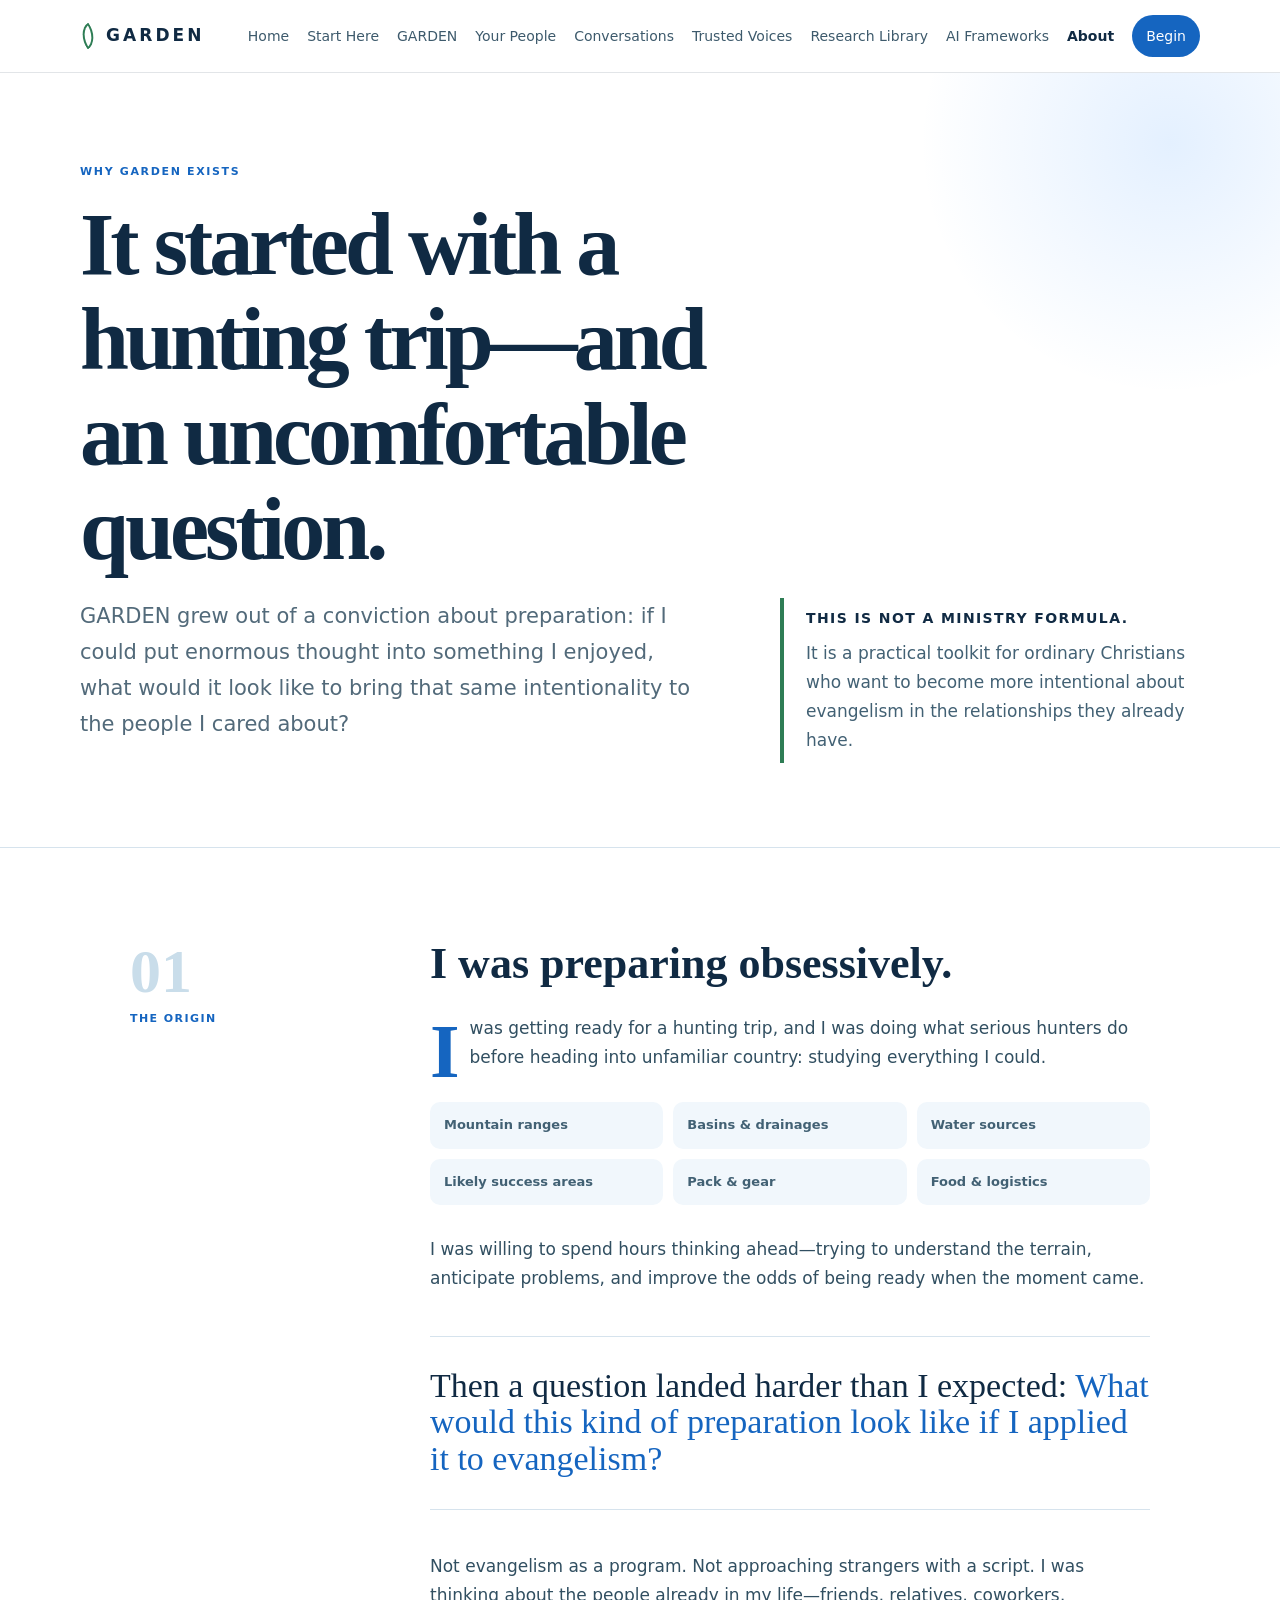
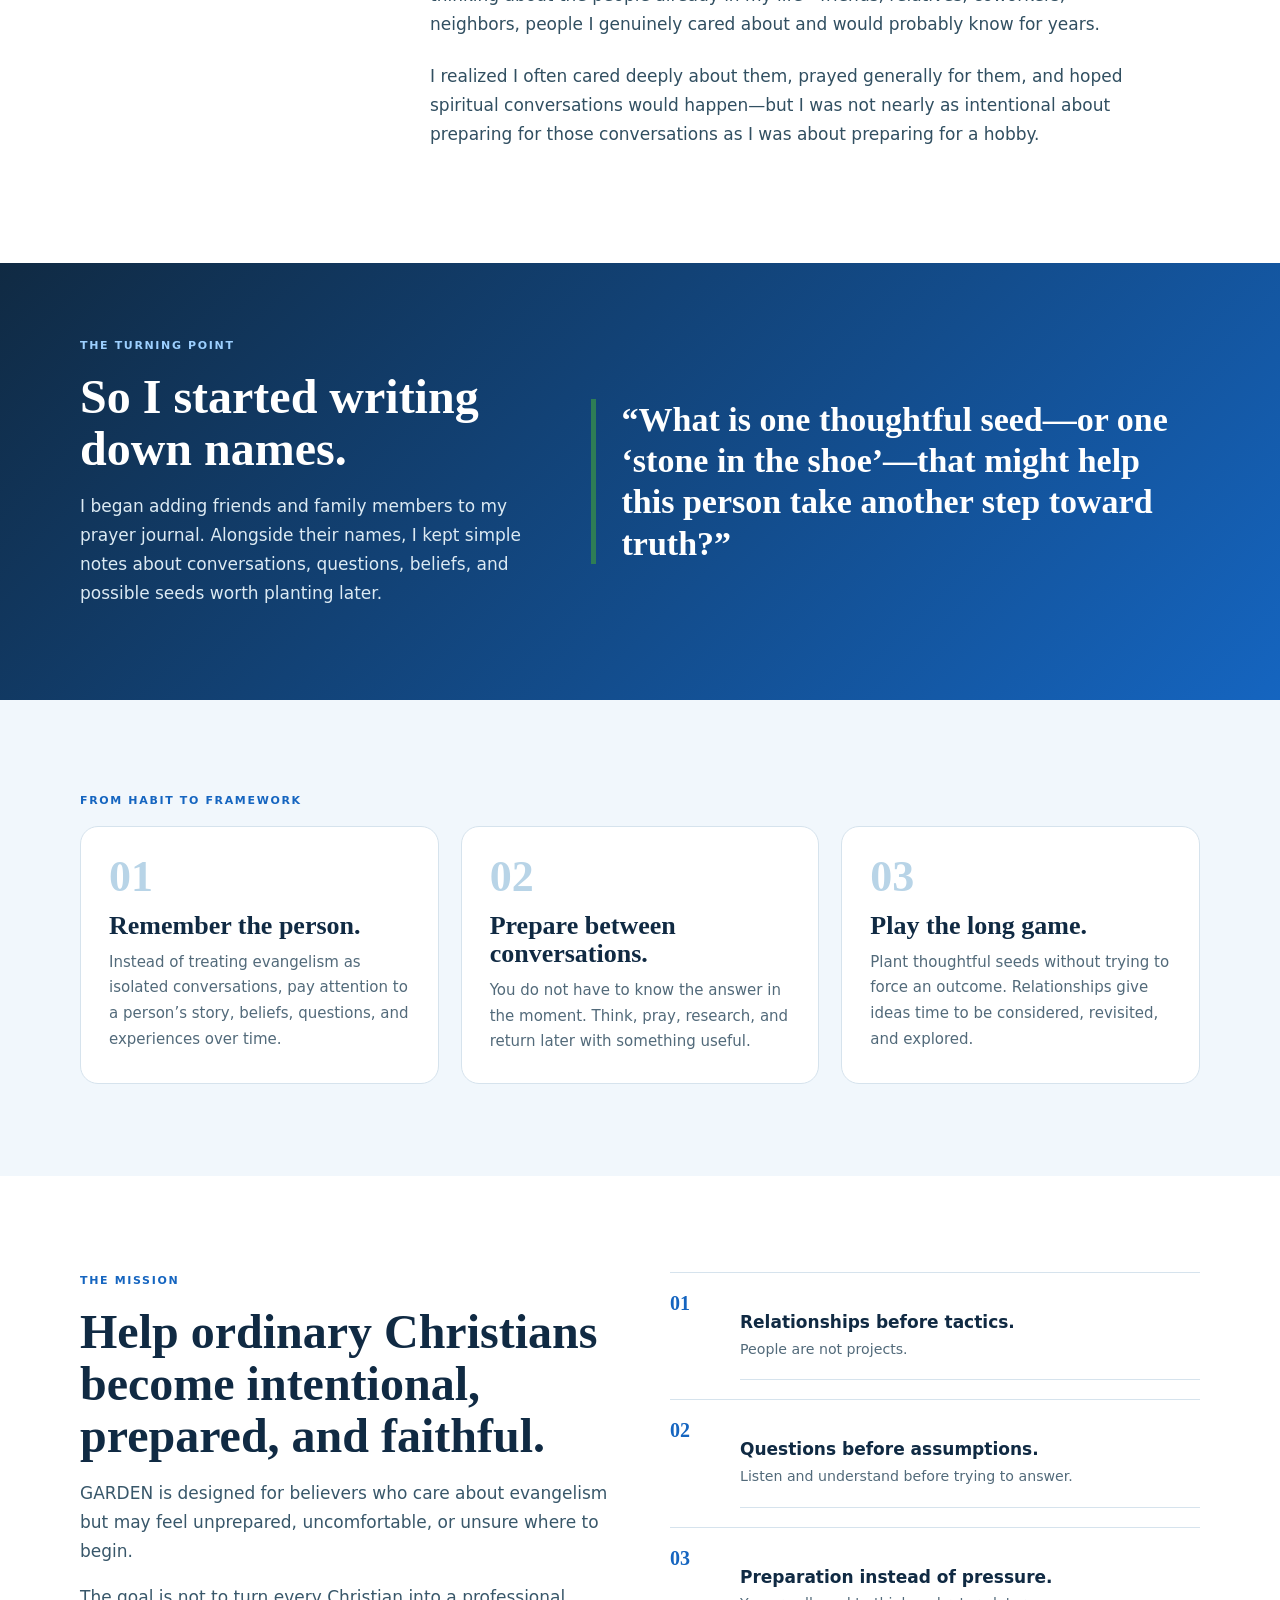
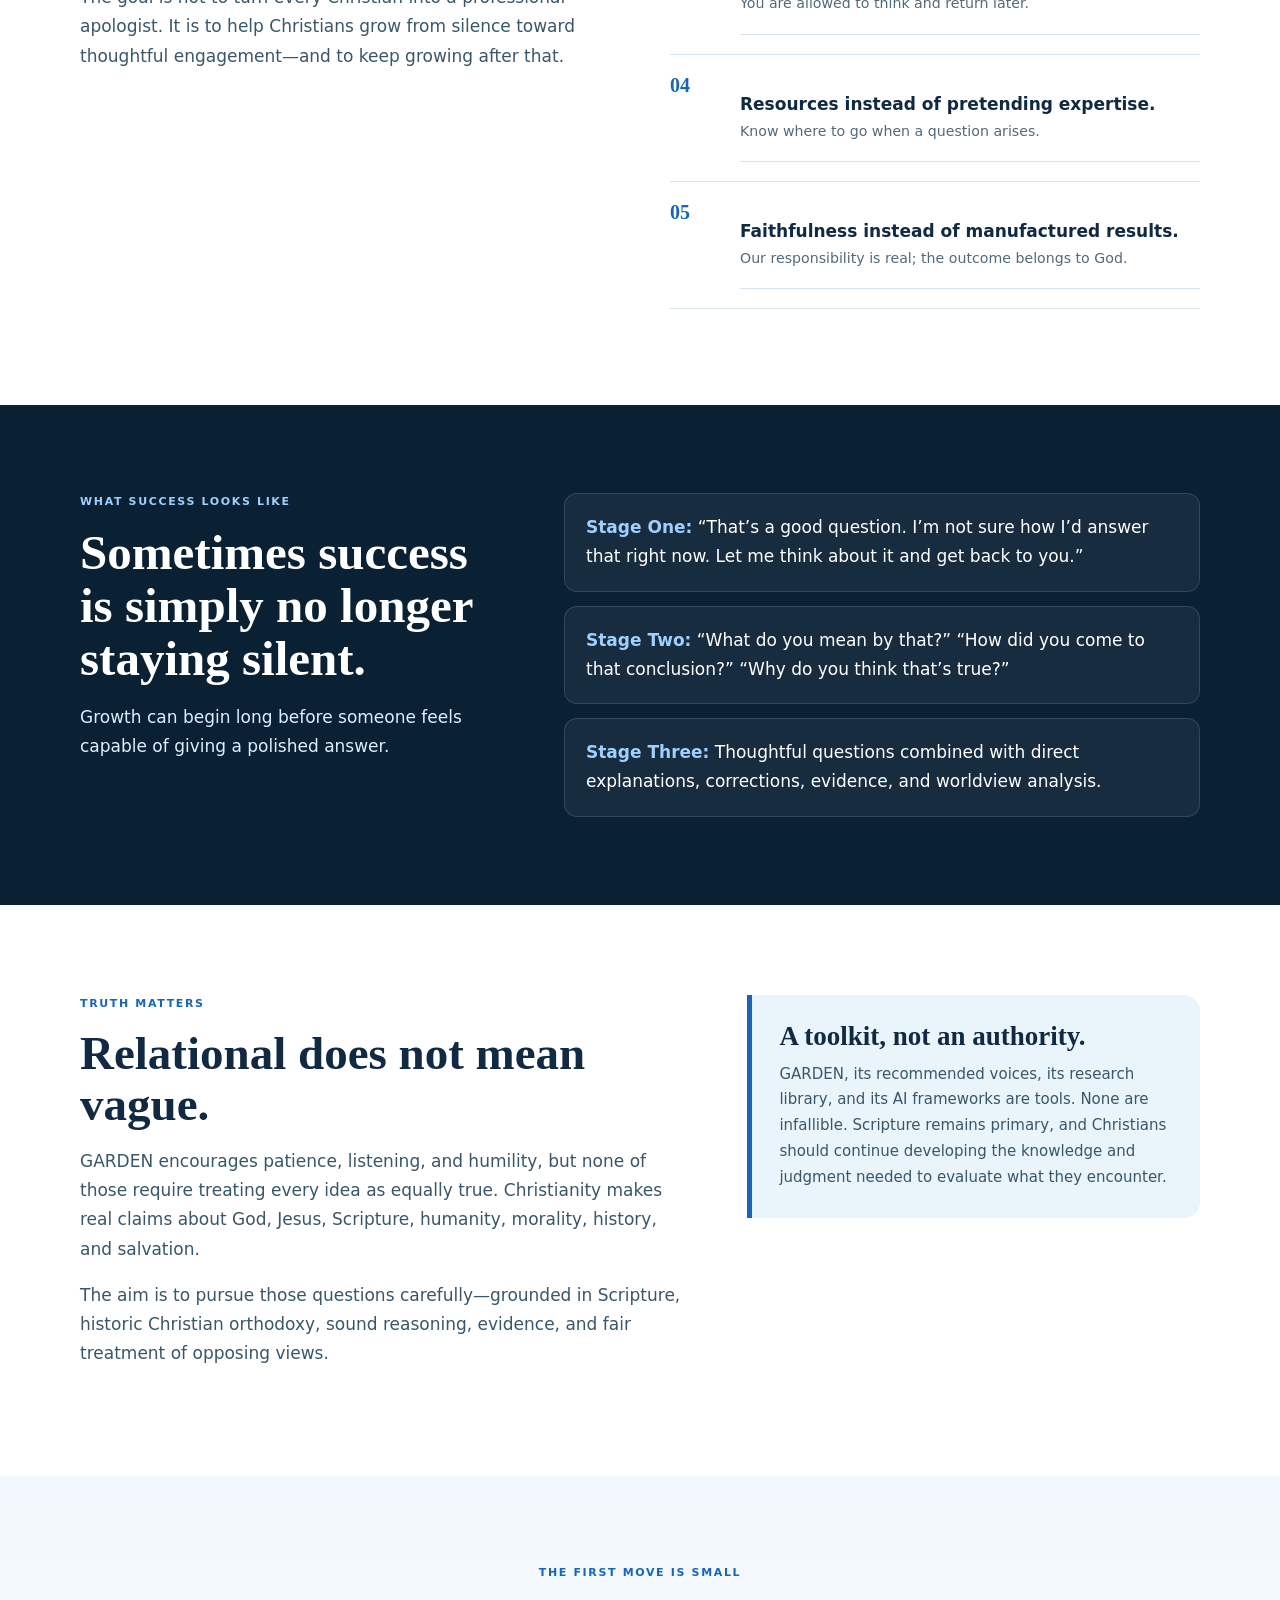
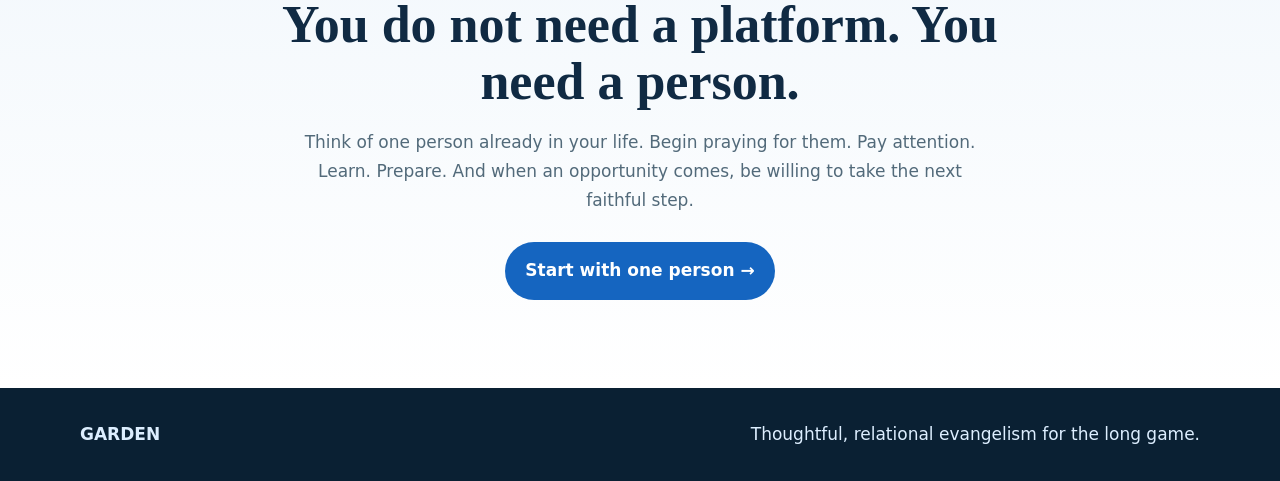
==== commit 2d57b81b: "Fix About manifesto text layout on desktop" ====
--- a/about.html
+++ b/about.html
@@ -29,6 +29,60 @@
 .final{padding:88px 0;text-align:center;background:linear-gradient(180deg,#F1F7FC,#fff)}.final h2{font-size:52px;max-width:760px;margin:auto}.final p{max-width:680px;margin:18px auto 27px;color:var(--muted)}.btn{display:inline-block;background:var(--blue);color:#fff;text-decoration:none;padding:14px 20px;border-radius:999px;font-weight:850}
 .footer{padding:32px 0;background:#0A2033;color:#DDEEFF}.footer .container{display:flex;justify-content:space-between;gap:20px}
 @media(max-width:900px){.nav-links a:not([aria-current]):not(.nav-cta){display:none}.hero-grid,.story-grid,.turn-grid,.mission-grid,.long-grid,.truth-grid{grid-template-columns:1fr}.chapter{position:static}.origin-grid{grid-template-columns:1fr}.hunt-list{grid-template-columns:1fr 1fr}}
+</style>
+<style id="garden-global-secondary-button-contrast-fix">
+.btn-secondary{color:#102A43!important;background:#fff!important}
+</style>
+<style id="about-hero-mobile-fix">
+@media(max-width:650px){
+ .hero{
+   padding:52px 0 58px;
+   overflow:hidden;
+ }
+ .hero .container{
+   width:calc(100% - 32px);
+ }
+ .hero-grid{gap:30px}
+ .hero h1{
+   font-size:clamp(42px,12vw,56px);
+   line-height:1.02;
+   letter-spacing:-.035em;
+   max-width:100%;
+   overflow-wrap:break-word;
+   word-break:normal;
+ }
+ .hero .lede{
+   font-size:18px;
+   line-height:1.55;
+   max-width:100%;
+ }
+ .hero .eyebrow{margin-bottom:12px}
+ .margin-note{font-size:15px}
+}
+</style>
+<style id="about-manifesto-layout-fix">
+.manifesto > div{
+  grid-template-columns:52px minmax(0,1fr);
+  gap:18px;
+  align-items:start;
+}
+.manifesto > div > div{
+  display:block;
+  min-width:0;
+}
+.manifesto strong,
+.manifesto small{
+  display:block;
+  position:static;
+  width:auto;
+}
+.manifesto strong{
+  line-height:1.35;
+  margin-bottom:5px;
+}
+.manifesto small{
+  line-height:1.5;
+}
 </style>
 </head>
 <body>
@@ -81,4 +135,10 @@
 <section class="final"><div class="container"><div class="eyebrow">The first move is small</div><h2>You do not need a platform. You need a person.</h2><p>Think of one person already in your life. Begin praying for them. Pay attention. Learn. Prepare. And when an opportunity comes, be willing to take the next faithful step.</p><a class="btn" href="start-here.html">Start with one person →</a></div></section>
 </main>
 <footer class="footer"><div class="container"><strong>GARDEN</strong><span>Thoughtful, relational evangelism for the long game.</span></div></footer>
+
+<style id="garden-mobile-nav-fix">
+.menu-btn{display:none;border:0;background:transparent;color:#102A43;font:700 28px/1 system-ui,-apple-system,BlinkMacSystemFont,"Segoe UI",sans-serif;padding:10px 8px;cursor:pointer}
+@media(max-width:980px){.nav{position:relative}.menu-btn{display:block;flex:0 0 auto}.nav-links{display:none!important;position:absolute;top:calc(100% + 1px);left:0;right:0;z-index:1000;background:#fff;border:1px solid rgba(16,42,67,.12);border-radius:0 0 18px 18px;box-shadow:0 18px 40px rgba(16,42,67,.14);padding:14px 20px 20px;flex-direction:column;align-items:stretch;gap:0!important;font-size:16px!important}.nav-links.open{display:flex!important}.nav-links.open a{display:block!important;padding:12px 4px;border-bottom:1px solid rgba(16,42,67,.08);color:#3D5A6C;text-decoration:none}.nav-links.open a[aria-current]{color:#102A43;font-weight:850}.nav-links.open .nav-cta{margin-top:10px;padding:12px 16px!important;text-align:center;border-bottom:0;border-radius:999px;background:#1565C0;color:#fff!important}}
+</style>
+<script id="garden-mobile-nav-script">(function(){const nav=document.querySelector('.nav'),links=document.querySelector('.nav-links');if(!nav||!links||nav.querySelector('.menu-btn'))return;const btn=document.createElement('button');btn.className='menu-btn';btn.type='button';btn.setAttribute('aria-label','Open navigation menu');btn.setAttribute('aria-expanded','false');btn.innerHTML='&#9776;';nav.insertBefore(btn,links);btn.addEventListener('click',function(){const open=links.classList.toggle('open');btn.setAttribute('aria-expanded',String(open));btn.setAttribute('aria-label',open?'Close navigation menu':'Open navigation menu');btn.innerHTML=open?'&#10005;':'&#9776;';});links.querySelectorAll('a').forEach(a=>a.addEventListener('click',()=>{links.classList.remove('open');btn.setAttribute('aria-expanded','false');btn.innerHTML='&#9776;';}));})();</script>
 </body></html>
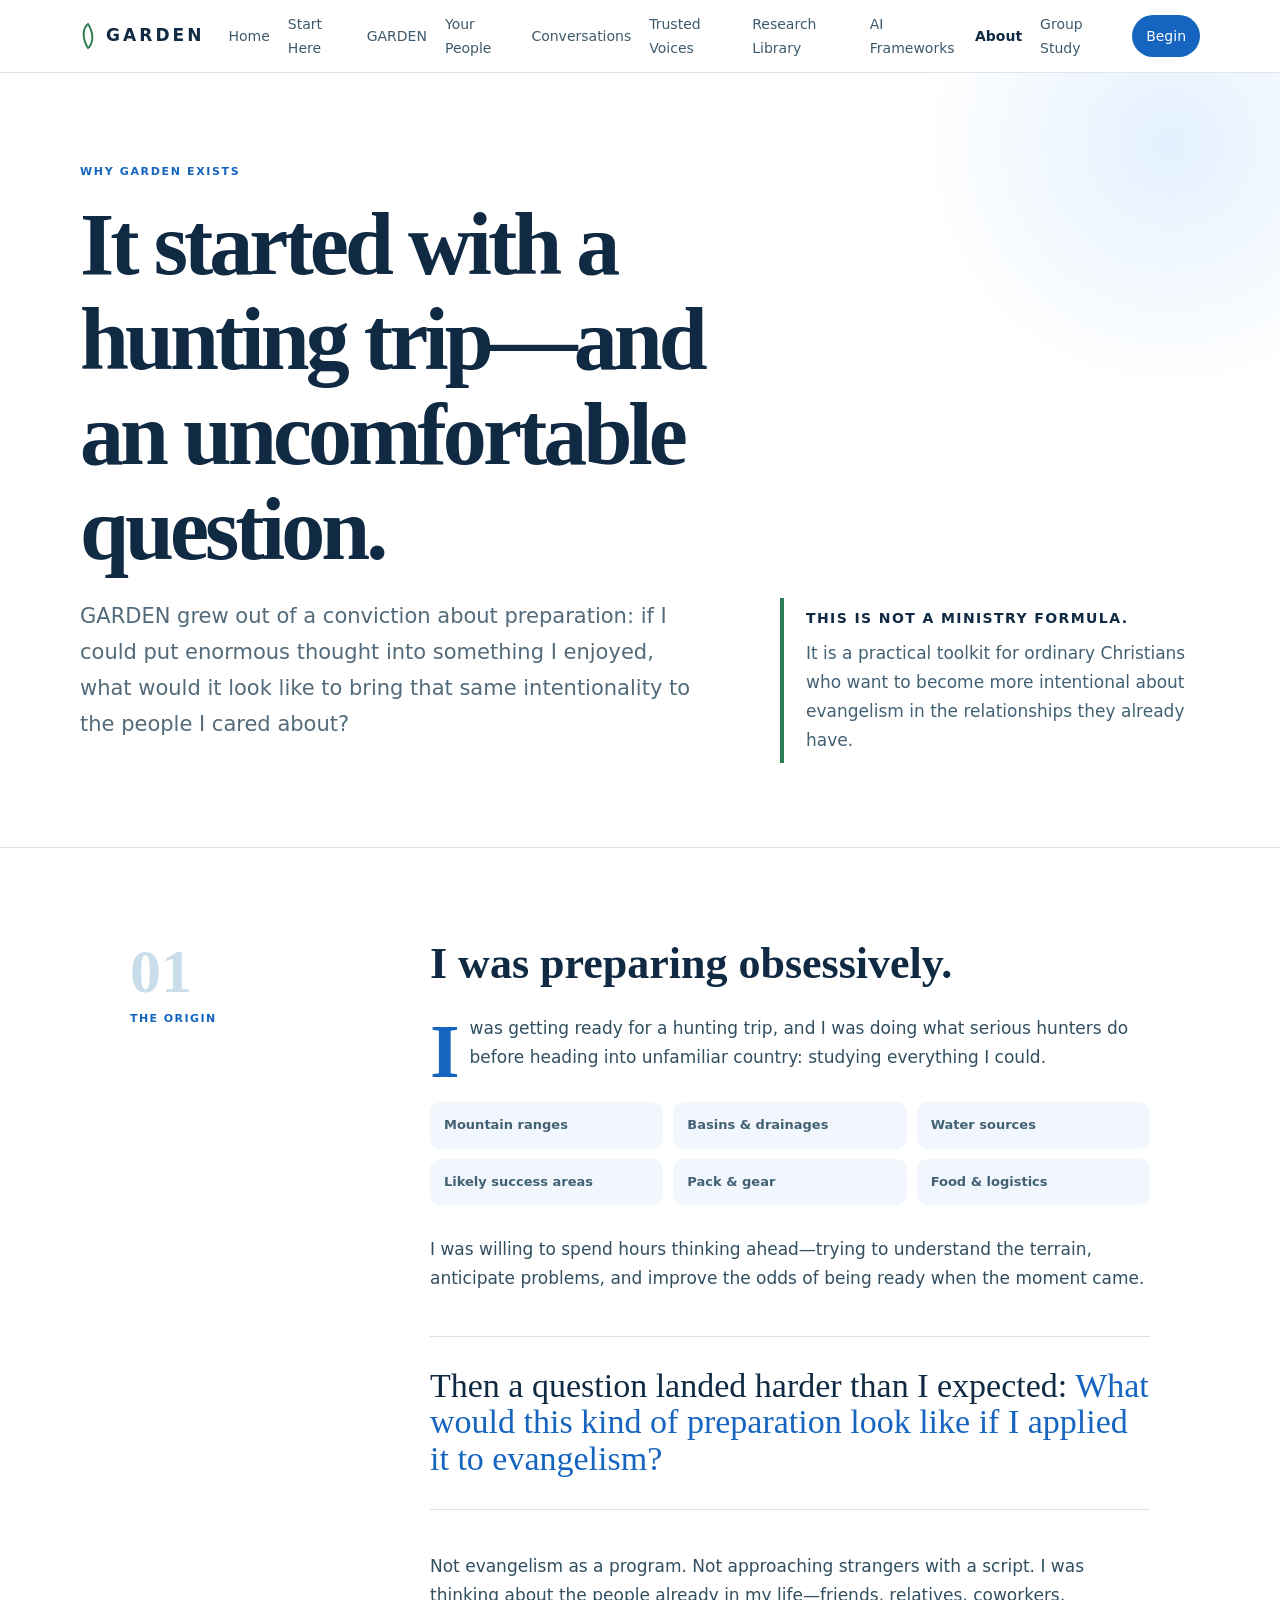
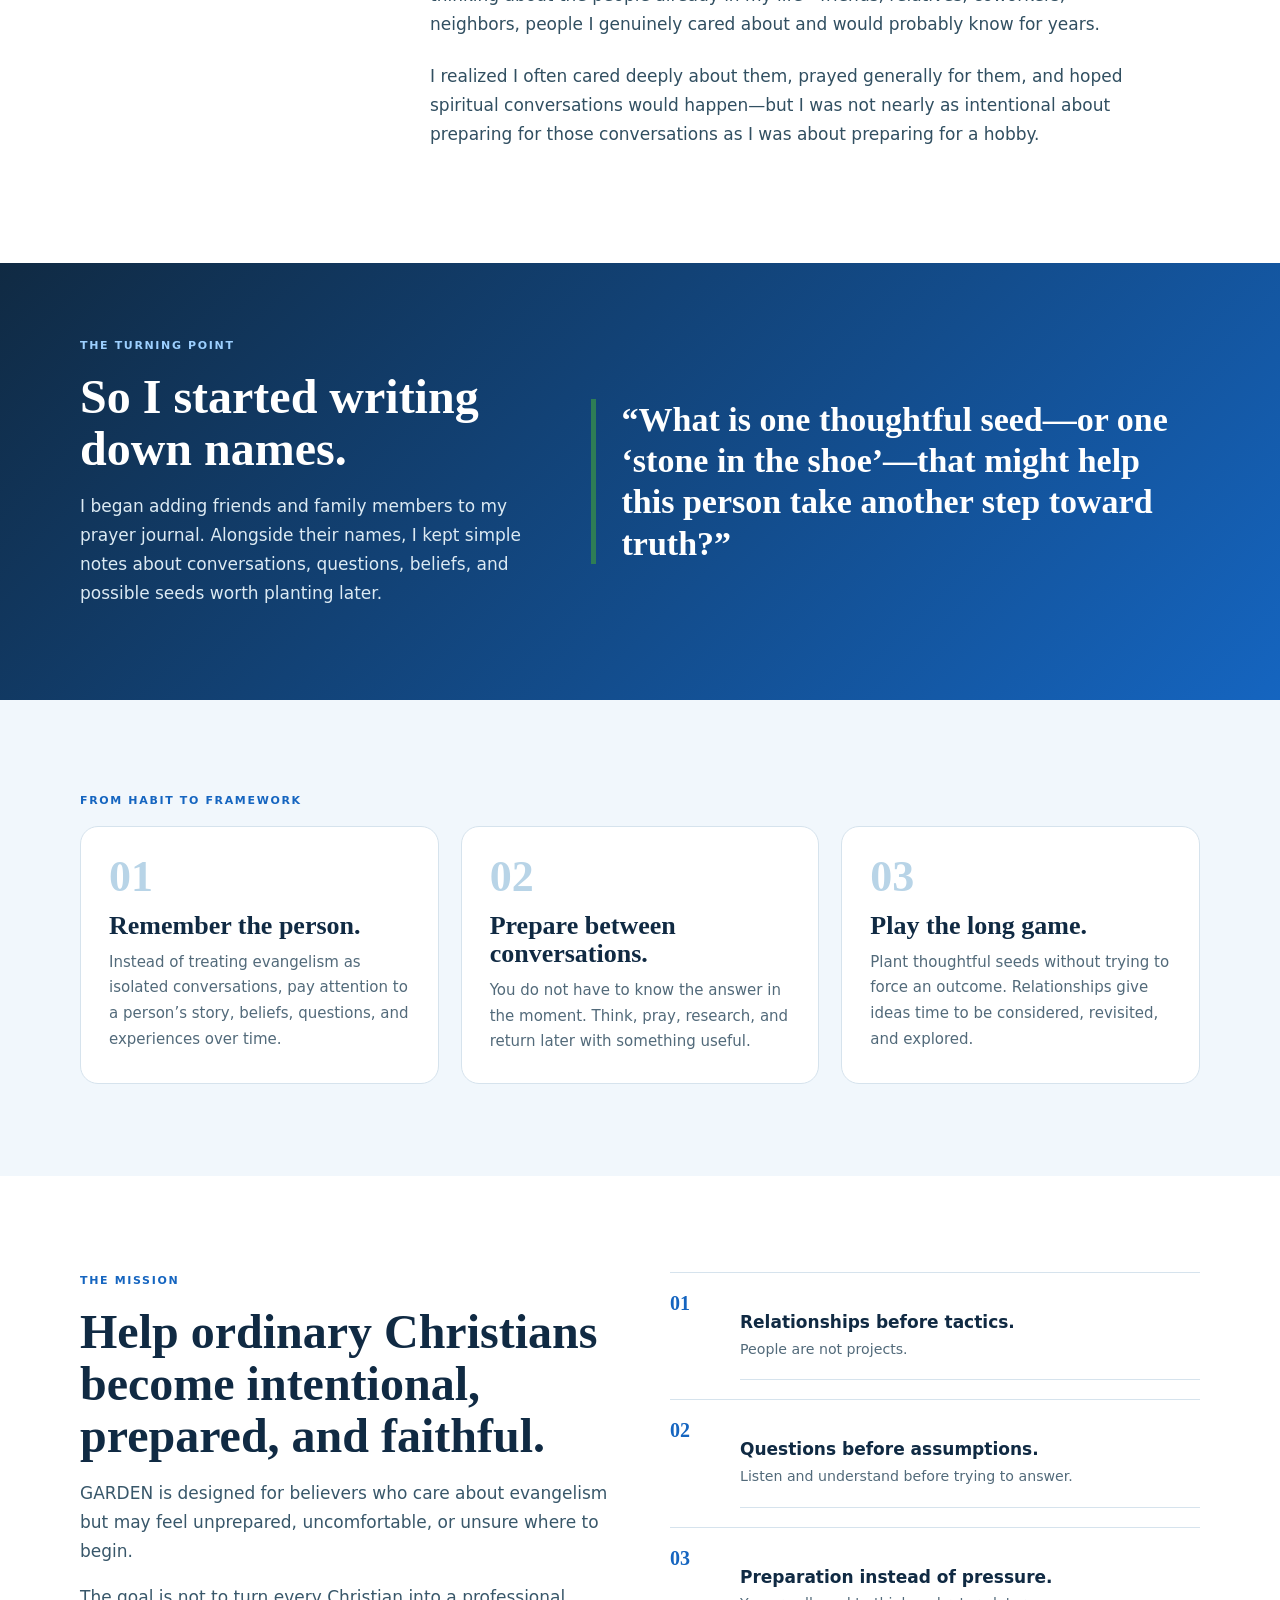
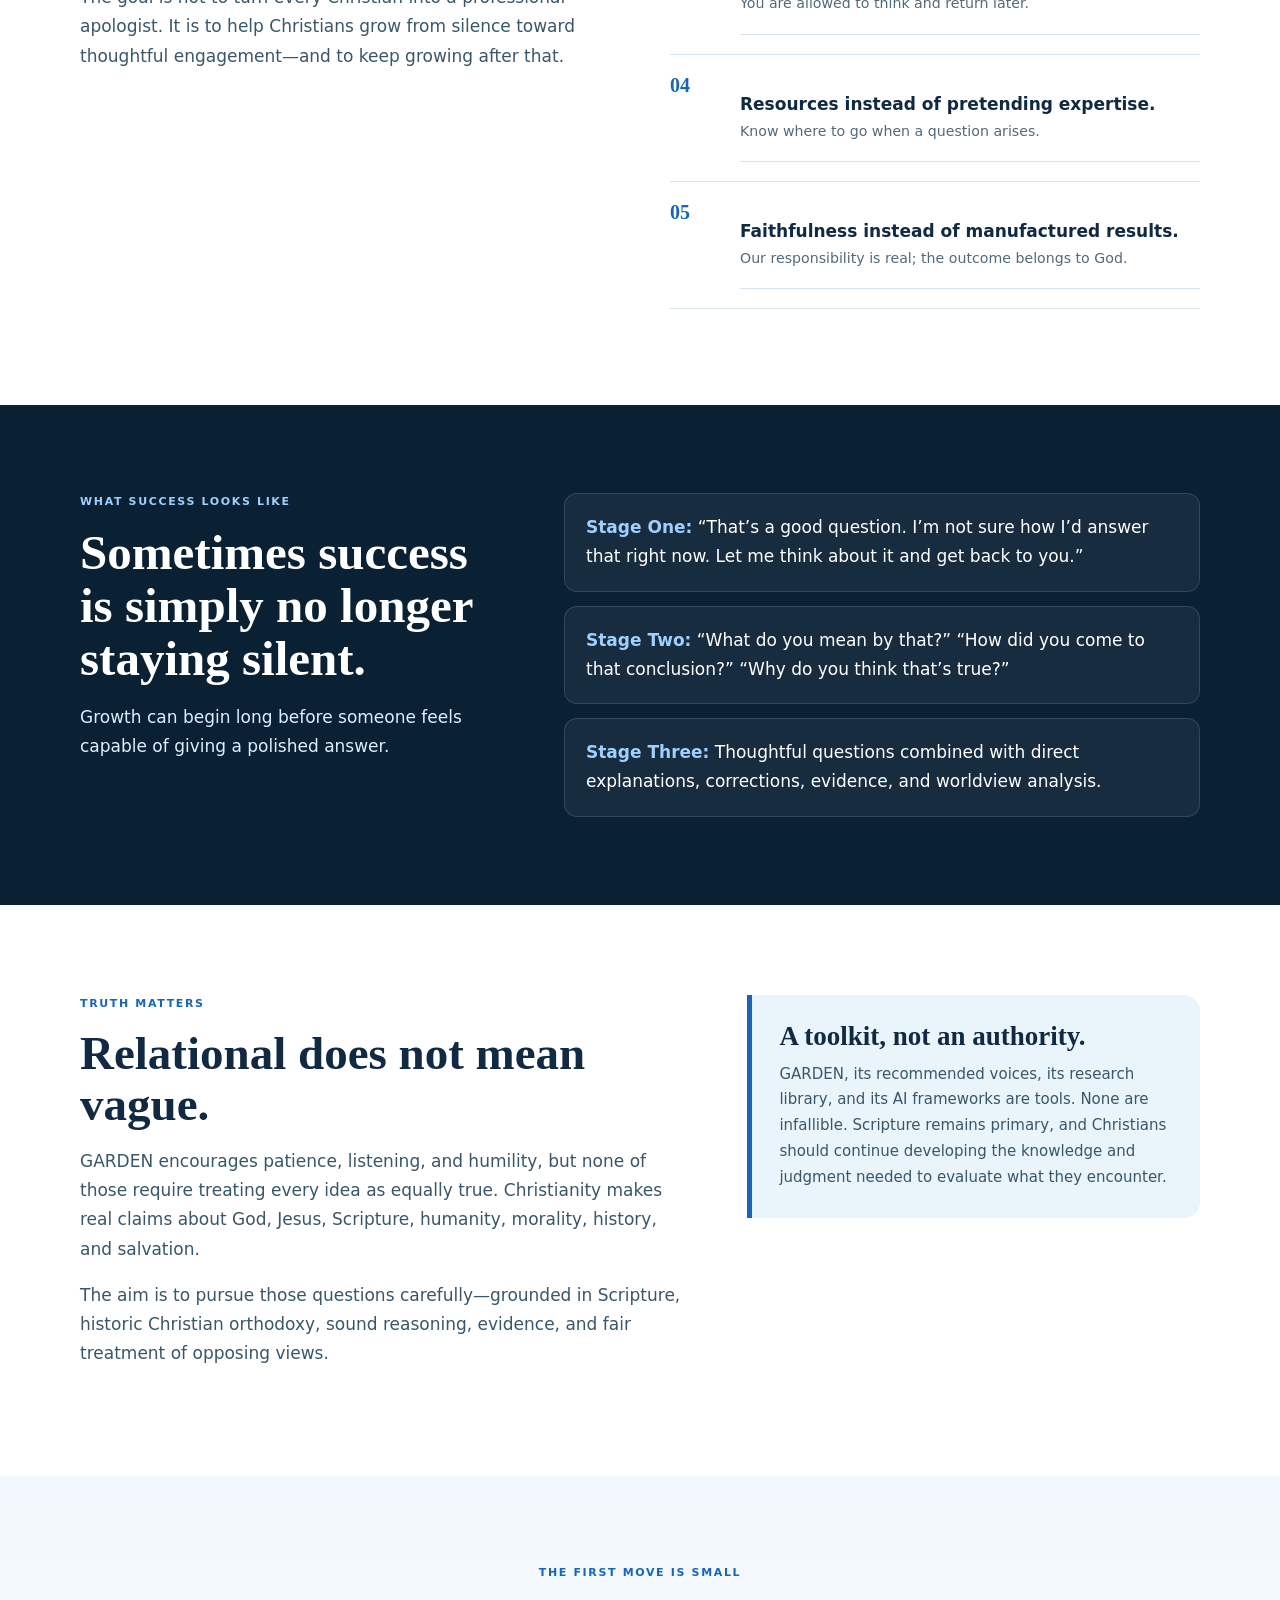
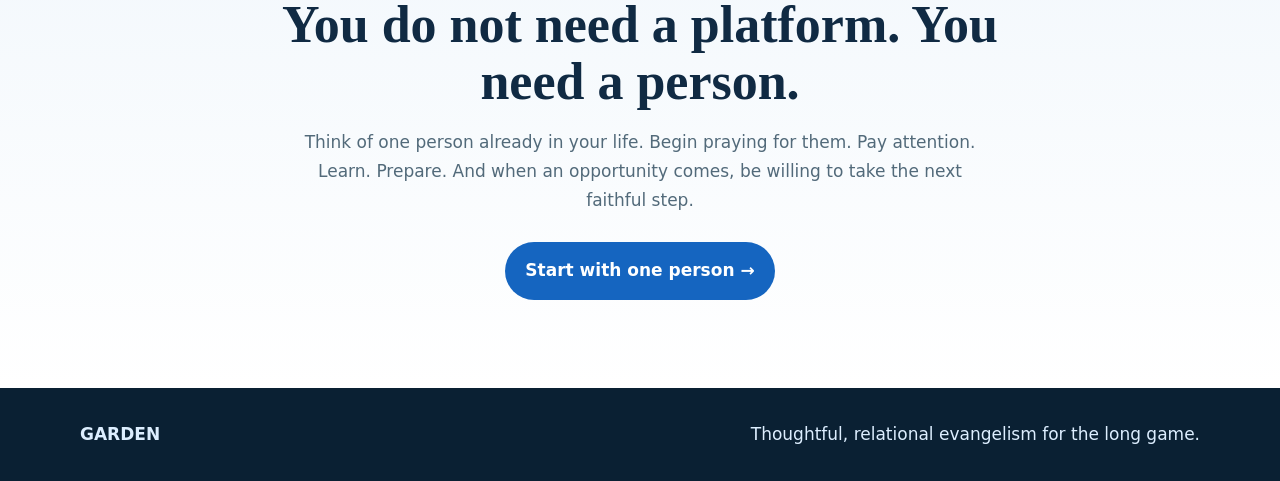
==== commit cc8c0d32: "Add Group Study navigation" ====
--- a/about.html
+++ b/about.html
@@ -86,7 +86,7 @@
 </style>
 </head>
 <body>
-<header class="site-header"><div class="container nav"><a class="brand" href="index.html"><span class="brand-mark"></span>GARDEN</a><nav class="nav-links"><a href="index.html">Home</a><a href="start-here.html">Start Here</a><a href="garden.html">GARDEN</a><a href="people.html">Your People</a><a href="conversations.html">Conversations</a><a href="resources.html">Trusted Voices</a><a href="research.html">Research Library</a><a href="frameworks.html">AI Frameworks</a><a aria-current="page" href="about.html">About</a><a class="nav-cta" href="start-here.html">Begin</a></nav></div></header>
+<header class="site-header"><div class="container nav"><a class="brand" href="index.html"><span class="brand-mark"></span>GARDEN</a><nav class="nav-links"><a href="index.html">Home</a><a href="start-here.html">Start Here</a><a href="garden.html">GARDEN</a><a href="people.html">Your People</a><a href="conversations.html">Conversations</a><a href="resources.html">Trusted Voices</a><a href="research.html">Research Library</a><a href="frameworks.html">AI Frameworks</a><a aria-current="page" href="about.html">About</a><a href="group-study.html">Group Study</a><a class="nav-cta" href="start-here.html">Begin</a></nav></div></header>
 
 <main>
 <section class="hero"><div class="container hero-grid">
